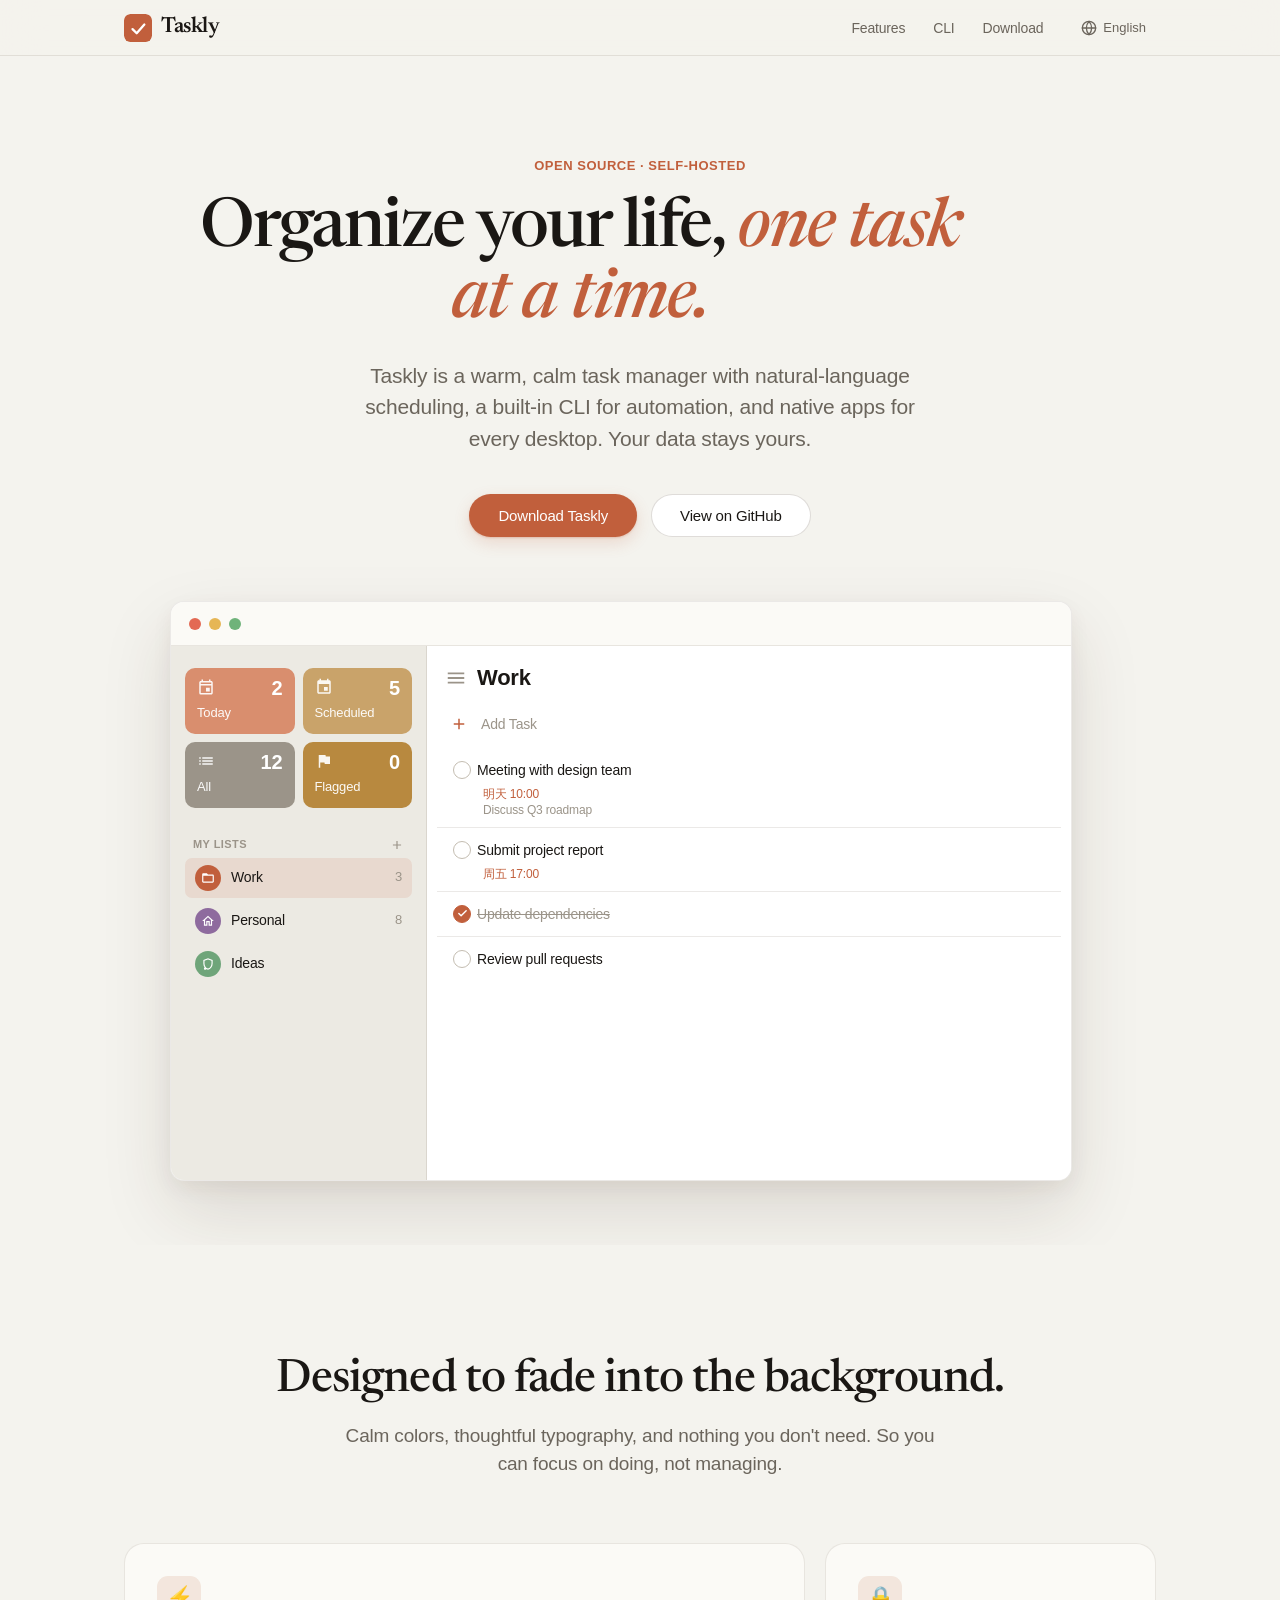
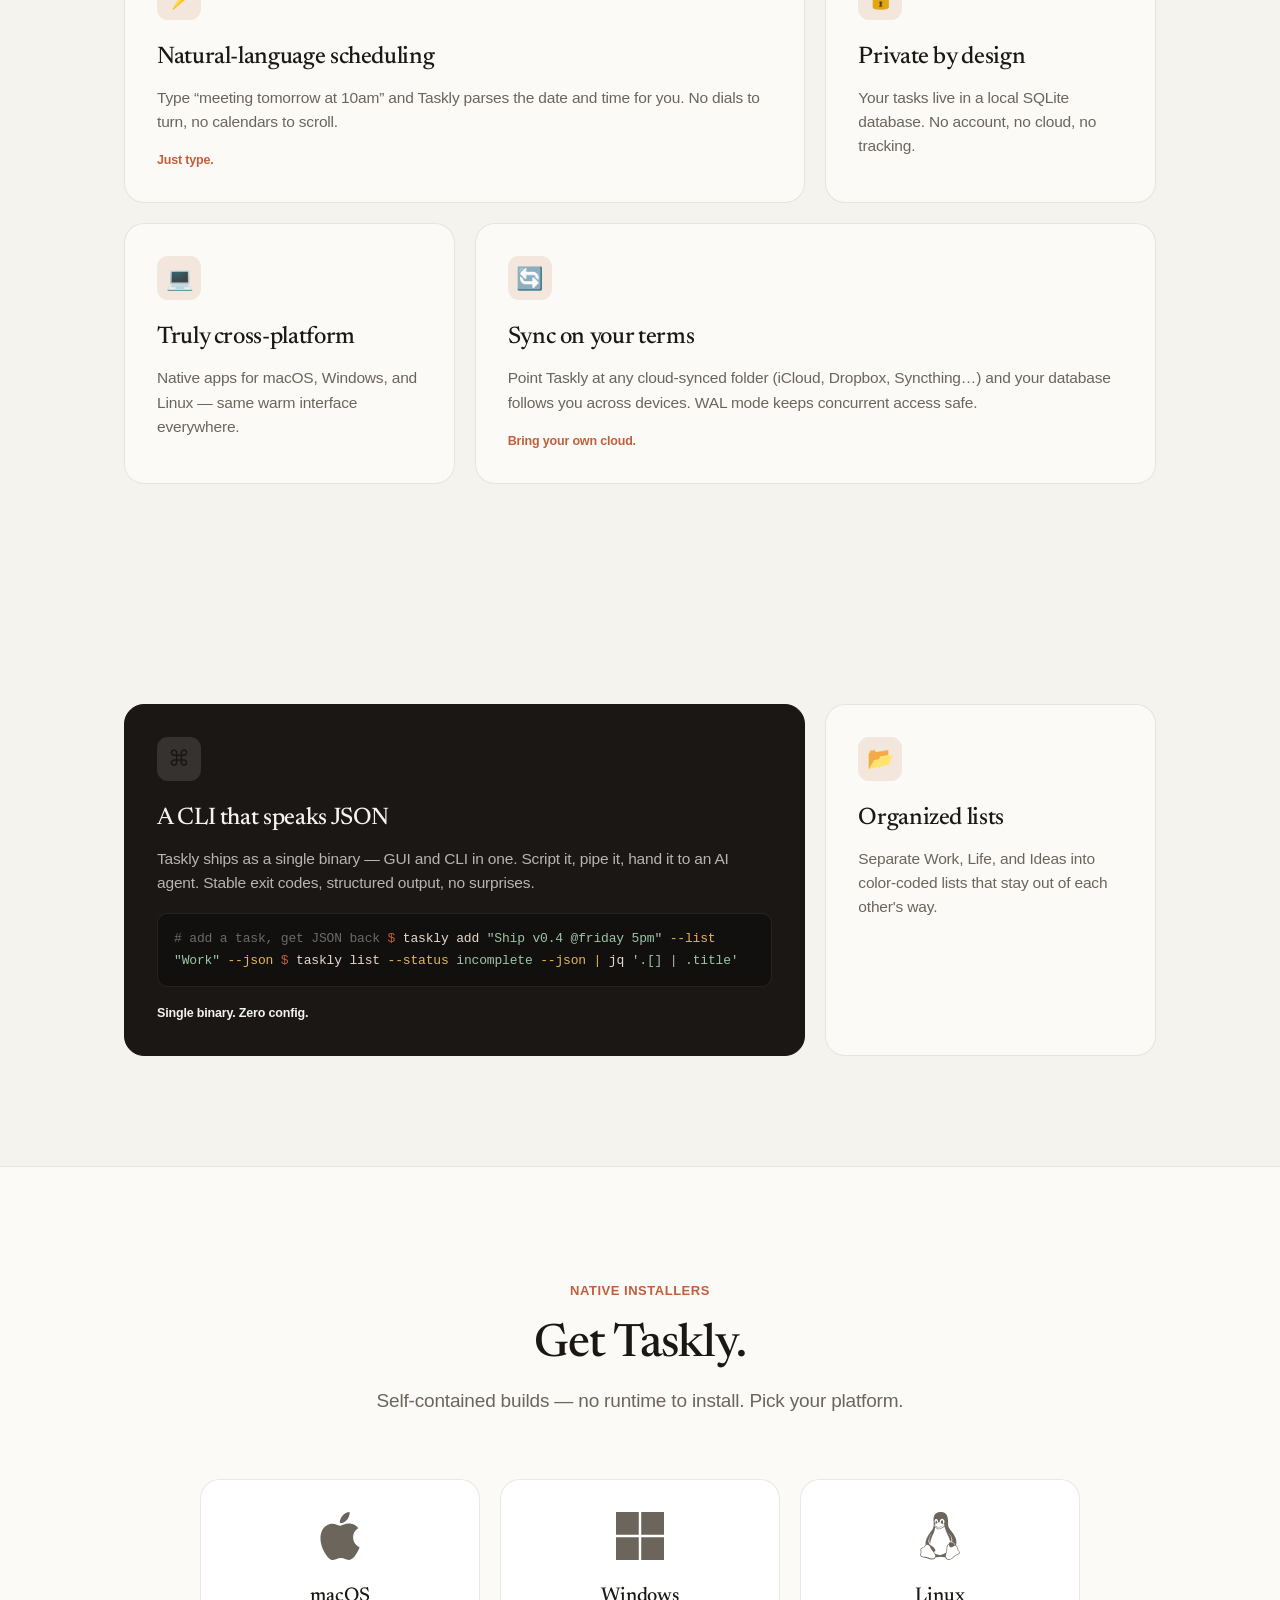
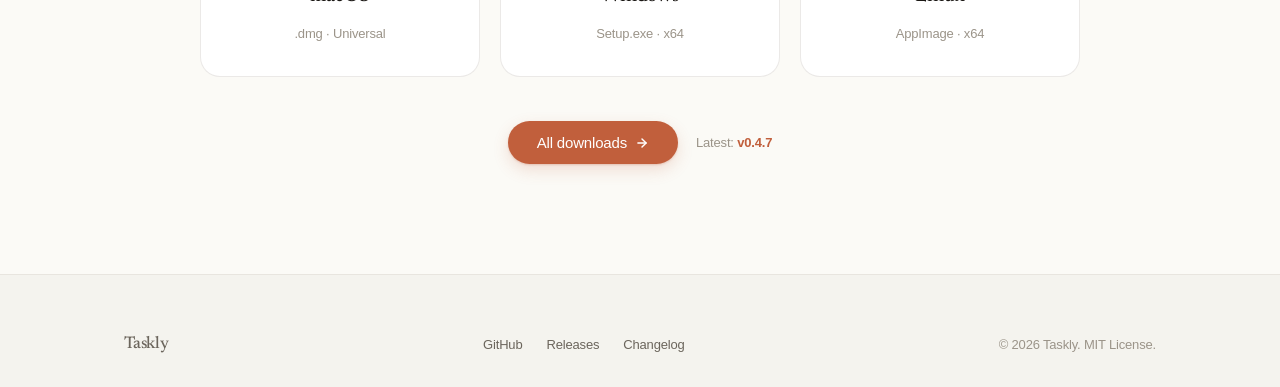
==== docs/index.html @ abfc9635 "Fix: unify Windows installer naming convention Velopack outputs 'Taskly-win-Setup.exe' (no version, " ====
<!DOCTYPE html>
<html lang="en">

<head>
    <meta charset="UTF-8">
    <meta name="viewport" content="width=device-width, initial-scale=1.0">
    <title>Taskly — Organize your life</title>
    <meta name="description" content="Taskly is a calm, warm task manager with natural-language scheduling, an AI-friendly CLI, and native apps for macOS, Windows, and Linux.">
    <link rel="stylesheet" href="styles.css?v=5">
    <link rel="icon" href="favicon.ico" type="image/x-icon">
    <link rel="icon" href="taskly.svg" type="image/svg+xml" sizes="any">
    <link rel="preconnect" href="https://fonts.googleapis.com">
    <link rel="preconnect" href="https://fonts.gstatic.com" crossorigin>
    <link href="https://fonts.googleapis.com/css2?family=Newsreader:ital,opsz,wght@0,6..72,400;0,6..72,500;1,6..72,500&display=swap" rel="stylesheet">
</head>

<body>

    <!-- Nav -->
    <nav class="nav-container">
        <div class="nav-wrapper">
            <div class="nav-brand">
                <svg class="nav-logo" width="28" height="28" viewBox="0 0 512 512" fill="none">
                    <rect width="512" height="512" rx="115" fill="#C15F3C"/>
                    <polyline points="156,276 232,352 372,192" fill="none" stroke="#FFFFFF" stroke-width="42" stroke-linecap="round" stroke-linejoin="round"/>
                </svg>
                Taskly
            </div>
            <ul class="nav-menu">
                <li><a href="#features" data-en="Features" data-zh="功能">Features</a></li>
                <li><a href="#cli" data-en="CLI" data-zh="命令行">CLI</a></li>
                <li><a href="#download" data-en="Download" data-zh="下载">Download</a></li>

                <!-- Language Dropdown -->
                <li class="lang-dropdown-wrapper">
                    <button class="lang-btn">
                        <svg class="globe-icon" width="16" height="16" viewBox="0 0 24 24" fill="none"
                            stroke="currentColor" stroke-width="2" stroke-linecap="round" stroke-linejoin="round">
                            <circle cx="12" cy="12" r="10"></circle>
                            <line x1="2" y1="12" x2="22" y2="12"></line>
                            <path
                                d="M12 2a15.3 15.3 0 0 1 4 10 15.3 15.3 0 0 1-4 10 15.3 15.3 0 0 1-4-10 15.3 15.3 0 0 1 4-10z">
                            </path>
                        </svg>
                        <span id="current-lang-label" data-en="English" data-zh="简体中文">English</span>
                    </button>
                    <ul class="lang-menu">
                        <li onclick="setLanguage('en')">English</li>
                        <li onclick="setLanguage('zh')">简体中文</li>
                    </ul>
                </li>
            </ul>
        </div>
    </nav>

    <!-- Hero -->
    <section class="hero" id="overview">
        <div class="container">
            <span class="eyebrow animate-on-scroll" data-en="Open source · Self-hosted" data-zh="开源 · 自托管">Open source · Self-hosted</span>
            <h1 class="animate-on-scroll">
                <span data-en="Organize your life," data-zh="规划你的生活，">Organize your life,</span>
                <span class="accent" data-en="one task at a time." data-zh="一次一件。">one task at a time.</span>
            </h1>
            <p class="lead animate-on-scroll"
                data-en="Taskly is a warm, calm task manager with natural-language scheduling, a built-in CLI for automation, and native apps for every desktop. Your data stays yours."
                data-zh="Taskly 是一款温暖、宁静的任务管理器：支持自然语言排程、内置命令行工具便于自动化，并为每个桌面平台提供原生应用。数据始终归你所有。">
                Taskly is a warm, calm task manager with natural-language scheduling, a built-in CLI for automation, and native apps for every desktop. Your data stays yours.
            </p>

            <div class="hero-buttons animate-on-scroll">
                <a href="#download" class="btn btn-primary" data-en="Download Taskly" data-zh="下载 Taskly">Download Taskly</a>
                <a href="https://github.com/turinglambdaai/taskly" class="btn btn-secondary" data-en="View on GitHub" data-zh="在 GitHub 查看">View on GitHub</a>
            </div>

            <!-- App window mockup -->
            <div class="app-window animate-on-scroll">
                <div class="window-header">
                    <div class="window-controls">
                        <div class="traffic-light close"></div>
                        <div class="traffic-light minimize"></div>
                        <div class="traffic-light maximize"></div>
                    </div>
                </div>
                <div class="window-body">
                    <div class="window-sidebar">
                        <!-- Smart Lists Grid -->
                        <div class="smart-lists-grid">
                            <div class="smart-list-card today">
                                <div class="smart-card-content">
                                    <div class="smart-icon"><svg viewBox="0 0 24 24" width="18" height="18"
                                            fill="currentColor">
                                            <path
                                                d="M19 4h-1V2h-2v2H8V2H6v2H5c-1.11 0-1.99.9-1.99 2L3 20a2 2 0 0 0 2 2h14c1.1 0 2-.9 2-2V6c0-1.1-.9-2-2-2zm0 16H5V10h14v10zm0-12H5V6h14v2zm-7 5h5v5h-5v-5z" />
                                        </svg></div>
                                    <div class="smart-count">2</div>
                                    <div class="smart-label" data-en="Today" data-zh="今天">Today</div>
                                </div>
                            </div>
                            <div class="smart-list-card scheduled">
                                <div class="smart-card-content">
                                    <div class="smart-icon"><svg viewBox="0 0 24 24" width="18" height="18"
                                            fill="currentColor">
                                            <path
                                                d="M17 12h-5v5h5v-5zM16 1v2H8V1H6v2H5c-1.11 0-1.99.9-1.99 2L3 19c0 1.1.89 2 2 2h14c1.1 0 2-.9 2-2V5c0-1.1-.9-2-2-2h-1V1h-2zm3 18H5V8h14v11z" />
                                        </svg></div>
                                    <div class="smart-count">5</div>
                                    <div class="smart-label" data-en="Scheduled" data-zh="计划">Scheduled</div>
                                </div>
                            </div>
                            <div class="smart-list-card all">
                                <div class="smart-card-content">
                                    <div class="smart-icon"><svg viewBox="0 0 24 24" width="18" height="18"
                                            fill="currentColor">
                                            <path
                                                d="M3 13h2v-2H3v2zm0 4h2v-2H3v2zm0-8h2V7H3v2zm4 4h14v-2H7v2zm0 4h14v-2H7v2zM7 7v2h14V7H7z" />
                                        </svg></div>
                                    <div class="smart-count">12</div>
                                    <div class="smart-label" data-en="All" data-zh="全部">All</div>
                                </div>
                            </div>
                            <div class="smart-list-card flagged">
                                <div class="smart-card-content">
                                    <div class="smart-icon"><svg viewBox="0 0 24 24" width="18" height="18"
                                            fill="currentColor">
                                            <path d="M14.4 6L14 4H5v17h2v-7h5.6l.4 2h7V6z" />
                                        </svg></div>
                                    <div class="smart-count">0</div>
                                    <div class="smart-label" data-en="Flagged" data-zh="旗标">Flagged</div>
                                </div>
                            </div>
                        </div>

                        <div class="sidebar-section-header">
                            <div class="sidebar-section-title" data-en="My Lists" data-zh="我的列表">My Lists</div>
                            <div class="sidebar-add-btn">
                                <svg viewBox="0 0 24 24" width="14" height="14" fill="currentColor">
                                    <path d="M19 13h-6v6h-2v-6H5v-2h6V5h2v6h6v2z" />
                                </svg>
                            </div>
                        </div>
                        <div class="sidebar-item active">
                            <div class="list-icon icon-blue">
                                <svg viewBox="0 0 24 24" width="14" height="14" fill="currentColor">
                                    <path
                                        d="M20 6h-8l-2-2H4c-1.1 0-1.99.9-1.99 2L2 18c0 1.1.9 2 2 2h16c1.1 0 2-.9 2-2V8c0-1.1-.9-2-2-2zm0 12H4V8h16v10z" />
                                </svg>
                            </div>
                            <span data-en="Work" data-zh="工作">Work</span>
                            <span class="list-count">3</span>
                        </div>
                        <div class="sidebar-item">
                            <div class="list-icon icon-purple">
                                <svg viewBox="0 0 24 24" width="14" height="14" fill="currentColor">
                                    <path
                                        d="M12 3L2 12h3v8h6v-6h2v6h6v-8h3L12 3zm5 15h-2v-6H9v6H7v-7.81l5-4.5 5 4.5V18z" />
                                </svg>
                            </div>
                            <span data-en="Personal" data-zh="个人">Personal</span>
                            <span class="list-count">8</span>
                        </div>
                        <div class="sidebar-item">
                            <div class="list-icon icon-green">
                                <svg viewBox="0 0 24 24" width="14" height="14" fill="currentColor">
                                    <path
                                        d="M7 18c-1.1 0-1.99.9-1.99 2S5.9 22 7 22s2-.9 2-2-.9-2-2-2zM12 2L4 5v6.09c0 5.05 3.41 9.76 8 10.91 4.59-1.15 8-5.86 8-10.91V5l-8-3zm6 9.09c0 4-2.55 7.7-6 8.83-3.45-1.13-6-4.82-6-8.83v-4.7l6-2.25 6 2.25v4.7z" />
                                </svg>
                            </div>
                            <span data-en="Ideas" data-zh="创意">Ideas</span>
                            <span class="list-count"></span>
                        </div>
                    </div>

                    <div class="window-content">
                        <!-- List Header -->
                        <div class="list-header">
                            <div class="header-left">
                                <div class="sidebar-toggle-icon">
                                    <svg viewBox="0 0 24 24" width="22" height="22" fill="#9B9489">
                                        <path d="M3 18h18v-2H3v2zm0-5h18v-2H3v2zm0-7v2h18V6H3z" />
                                    </svg>
                                </div>
                                <h2 class="list-title" data-en="Work" data-zh="工作">Work</h2>
                            </div>
                        </div>

                        <!-- Quick Add Input -->
                        <div class="quick-add-input">
                            <div class="add-icon">
                                <svg viewBox="0 0 24 24" width="18" height="18" fill="currentColor">
                                    <path d="M19 13h-6v6h-2v-6H5v-2h6V5h2v6h6v2z" />
                                </svg>
                            </div>
                            <div class="input-placeholder" data-en="Add Task" data-zh="添加任务">Add Task</div>
                        </div>

                        <!-- Mock Tasks (structure mirrors TaskItemRow.axaml) -->
                        <div class="tasks-container">
                            <!-- Task 1: with date + notes -->
                            <div class="mock-task">
                                <div class="mock-row">
                                    <div class="mock-checkbox"></div>
                                    <span class="task-title" data-en="Meeting with design team"
                                        data-zh="与设计团队开会">Meeting with design team</span>
                                    <span class="task-detail-btn">ⓘ</span>
                                </div>
                                <div class="mock-meta">
                                    <span class="task-date" data-en="明天 10:00" data-zh="明天 10:00">Tomorrow 10:00</span>
                                    <span class="task-notes" data-en="Discuss Q3 roadmap" data-zh="讨论 Q3 路线图">Discuss Q3 roadmap</span>
                                </div>
                            </div>

                            <!-- Task 2: with date only -->
                            <div class="mock-task">
                                <div class="mock-row">
                                    <div class="mock-checkbox"></div>
                                    <span class="task-title" data-en="Submit project report" data-zh="提交项目报告">Submit project report</span>
                                    <span class="task-detail-btn">ⓘ</span>
                                </div>
                                <div class="mock-meta">
                                    <span class="task-date" data-en="周五 17:00" data-zh="周五 17:00">Fri 5:00 PM</span>
                                </div>
                            </div>

                            <!-- Task 3: completed -->
                            <div class="mock-task completed">
                                <div class="mock-row">
                                    <div class="mock-checkbox checked">
                                        <svg viewBox="0 0 24 24" width="11" height="11" fill="none" stroke="white"
                                            stroke-width="3" stroke-linecap="round" stroke-linejoin="round">
                                            <polyline points="20 6 9 17 4 12"></polyline>
                                        </svg>
                                    </div>
                                    <span class="task-title" data-en="Update dependencies" data-zh="更新依赖">Update dependencies</span>
                                    <span class="task-detail-btn">ⓘ</span>
                                </div>
                            </div>

                            <!-- Task 4: plain, no metadata -->
                            <div class="mock-task">
                                <div class="mock-row">
                                    <div class="mock-checkbox"></div>
                                    <span class="task-title" data-en="Review pull requests" data-zh="审阅 Pull Request">Review pull requests</span>
                                    <span class="task-detail-btn">ⓘ</span>
                                </div>
                            </div>
                        </div>
                    </div>
                </div>
            </div>
        </div>
    </section>

    <!-- Features (Bento Grid) -->
    <section id="features">
        <div class="container">
            <h2 class="section-title text-center animate-on-scroll" data-en="Designed to fade into the background." data-zh="设计，是为了退到幕后。">
                Designed to fade into the background.</h2>
            <p class="section-subtitle text-center animate-on-scroll" data-en="Calm colors, thoughtful typography, and nothing you don't need. So you can focus on doing, not managing."
                data-zh="宁静的色彩、考究的排版，没有多余的东西。让你专注于执行，而非管理。">
                Calm colors, thoughtful typography, and nothing you don't need. So you can focus on doing, not managing.
            </p>

            <div class="bento-grid">
                <!-- Card 1: Smart Parsing (Large) -->
                <div class="bento-card span-2 animate-on-scroll">
                    <div class="card-icon">⚡️</div>
                    <h3 data-en="Natural-language scheduling" data-zh="自然语言排程">Natural-language scheduling</h3>
                    <p data-en="Type “meeting tomorrow at 10am” and Taskly parses the date and time for you. No dials to turn, no calendars to scroll."
                        data-zh="输入“明天上午10点开会”，Taskly 自动解析日期和时间。无需拨盘，无需翻日历。">
                        Type "meeting tomorrow at 10am" and Taskly parses the date and time for you. No dials to turn, no calendars to scroll.
                    </p>
                    <span class="card-tag" data-en="Just type." data-zh="输入即可。">Just type.</span>
                </div>

                <!-- Card 2: Privacy -->
                <div class="bento-card animate-on-scroll">
                    <div class="card-icon">🔒</div>
                    <h3 data-en="Private by design" data-zh="隐私优先">Private by design</h3>
                    <p data-en="Your tasks live in a local SQLite database. No account, no cloud, no tracking."
                        data-zh="任务存储在本地 SQLite 数据库。无需账号，无云端，无追踪。">
                        Your tasks live in a local SQLite database. No account, no cloud, no tracking.
                    </p>
                </div>

                <!-- Card 3: Cross Platform -->
                <div class="bento-card animate-on-scroll">
                    <div class="card-icon">💻</div>
                    <h3 data-en="Truly cross-platform" data-zh="真正的跨平台">Truly cross-platform</h3>
                    <p data-en="Native apps for macOS, Windows, and Linux — same warm interface everywhere."
                        data-zh="macOS、Windows、Linux 原生应用，到处都是同样温暖的界面。">
                        Native apps for macOS, Windows, and Linux — same warm interface everywhere.
                    </p>
                </div>

                <!-- Card 4: Sync -->
                <div class="bento-card span-2 animate-on-scroll">
                    <div class="card-icon">🔄</div>
                    <h3 data-en="Sync on your terms" data-zh="按你的方式同步">Sync on your terms</h3>
                    <p data-en="Point Taskly at any cloud-synced folder (iCloud, Dropbox, Syncthing…) and your database follows you across devices. WAL mode keeps concurrent access safe."
                        data-zh="将 Taskly 指向任意云同步文件夹（iCloud、Dropbox、Syncthing…），数据库便会跟随你穿梭设备。WAL 模式确保并发访问安全。">
                        Point Taskly at any cloud-synced folder (iCloud, Dropbox, Syncthing…) and your database follows you across devices. WAL mode keeps concurrent access safe.
                    </p>
                    <span class="card-tag" data-en="Bring your own cloud." data-zh="自带你的云。">Bring your own cloud.</span>
                </div>
            </div>
        </div>
    </section>

    <!-- CLI Section -->
    <section id="cli">
        <div class="container">
            <div class="bento-grid">
                <!-- CLI feature card (dark, emphasized) -->
                <div class="bento-card span-2 cli-card animate-on-scroll">
                    <div class="card-icon">⌘</div>
                    <h3 data-en="A CLI that speaks JSON" data-zh="会输出 JSON 的命令行">A CLI that speaks JSON</h3>
                    <p data-en="Taskly ships as a single binary — GUI and CLI in one. Script it, pipe it, hand it to an AI agent. Stable exit codes, structured output, no surprises."
                        data-zh="Taskly 以单一二进制发布——GUI 与 CLI 合为一体。脚本化、管道传递、交给 AI 代理。稳定的退出码、结构化输出，毫无意外。">
                        Taskly ships as a single binary — GUI and CLI in one. Script it, pipe it, hand it to an AI agent. Stable exit codes, structured output, no surprises.
                    </p>
                    <div class="code-block"><span class="comment"># add a task, get JSON back</span>
<span class="prompt">$</span> taskly add <span class="str">"Ship v0.4 @friday 5pm"</span> <span class="flag">--list</span> <span class="str">"Work"</span> <span class="flag">--json</span>
<span class="prompt">$</span> taskly list <span class="flag">--status</span> <span class="str">incomplete</span> <span class="flag">--json</span> <span class="flag">|</span> jq <span class="str">'.[] | .title'</span></div>
                    <span class="card-tag" data-en="Single binary. Zero config." data-zh="单文件，零配置。">Single binary. Zero config.</span>
                </div>

                <!-- Card: Organized lists -->
                <div class="bento-card animate-on-scroll">
                    <div class="card-icon">📂</div>
                    <h3 data-en="Organized lists" data-zh="井井有条的列表">Organized lists</h3>
                    <p data-en="Separate Work, Life, and Ideas into color-coded lists that stay out of each other's way."
                        data-zh="将工作、生活与创意分入各自着色的列表，互不干扰。">
                        Separate Work, Life, and Ideas into color-coded lists that stay out of each other's way.
                    </p>
                </div>
            </div>
        </div>
    </section>

    <!-- Download Section -->
    <section id="download">
        <div class="container text-center">
            <span class="eyebrow animate-on-scroll" data-en="Native installers" data-zh="原生安装包">Native installers</span>
            <h2 class="section-title animate-on-scroll" data-en="Get Taskly." data-zh="获取 Taskly。">Get Taskly.</h2>
            <p class="section-subtitle animate-on-scroll" data-en="Self-contained builds — no runtime to install. Pick your platform."
                data-zh="自包含构建，无需额外安装运行时。选择你的平台。">
                Self-contained builds — no runtime to install. Pick your platform.
            </p>

            <div class="platforms-grid">
                <a class="platform-card animate-on-scroll" id="dl-macos" href="https://github.com/turinglambdaai/taskly/releases">
                    <div class="platform-icon">
                        <svg role="img" viewBox="0 0 24 24" width="48" height="48" fill="currentColor">
                            <path
                                d="M12.152 6.896c-.948 0-2.415-1.078-3.96-1.04-2.04.027-3.91 1.183-4.961 3.014-2.117 3.675-.546 9.103 1.519 12.09 1.013 1.454 2.208 3.09 3.792 3.039 1.52-.065 2.09-.987 3.935-.987 1.831 0 2.35.987 3.96.948 1.637-.026 2.676-1.48 3.676-2.948 1.156-1.688 1.636-3.325 1.662-3.415-.039-.013-3.182-1.221-3.22-4.857-.026-3.04 2.48-4.494 2.597-4.559-1.429-2.09-3.623-2.324-4.39-2.376-2-.156-3.675 1.09-4.61 1.09zM15.53 3.83c.843-1.012 1.4-2.427 1.245-3.83-1.207.052-2.662.805-3.532 1.818-.78.896-1.454 2.338-1.273 3.714 1.338.104 2.715-.688 3.559-1.701" />
                        </svg>
                    </div>
                    <span class="platform-name">macOS</span>
                    <span class="platform-format" data-en=".dmg · Universal" data-zh=".dmg · 通用版">.dmg · Universal</span>
                </a>
                <a class="platform-card animate-on-scroll" id="dl-windows" href="https://github.com/turinglambdaai/taskly/releases">
                    <div class="platform-icon">
                        <svg role="img" viewBox="0 0 24 24" width="48" height="48" fill="currentColor">
                            <path
                                d="M0 0h11.377v11.372H0zm12.623 0H24v11.372H12.623zM0 12.623h11.377V24H0zm12.623 0H24V24H12.623z" />
                        </svg>
                    </div>
                    <span class="platform-name">Windows</span>
                    <span class="platform-format" data-en="Setup.exe · x64" data-zh="Setup.exe · x64">Setup.exe · x64</span>
                </a>
                <a class="platform-card animate-on-scroll" id="dl-linux" href="https://github.com/turinglambdaai/taskly/releases">
                    <div class="platform-icon">
                        <svg role="img" viewBox="0 0 24 24" width="48" height="48" fill="currentColor">
                            <path
                                d="M12.504 0c-.155 0-.315.008-.48.021-4.226.333-3.105 4.807-3.17 6.298-.076 1.092-.3 1.953-1.05 3.02-.885 1.051-2.127 2.75-2.716 4.521-.278.832-.41 1.684-.287 2.489a.424.424 0 00-.11.135c-.26.268-.45.6-.663.839-.199.199-.485.267-.797.4-.313.136-.658.269-.864.68-.09.189-.136.394-.132.602 0 .199.027.4.055.536.058.399.116.728.04.97-.249.68-.28 1.145-.106 1.484.174.334.535.47.94.601.81.2 1.91.135 2.774.6.926.466 1.866.67 2.616.47.526-.116.97-.464 1.208-.946.587-.003 1.23-.269 2.26-.334.699-.058 1.574.267 2.577.2.025.134.063.198.114.333l.003.003c.391.778 1.113 1.132 1.884 1.071.771-.06 1.592-.536 2.257-1.306.631-.765 1.683-1.084 2.378-1.503.348-.199.629-.469.649-.853.023-.4-.2-.811-.714-1.376v-.097l-.003-.003c-.17-.2-.25-.535-.338-.926-.085-.401-.182-.786-.492-1.046h-.003c-.059-.054-.123-.067-.188-.135a.357.357 0 00-.19-.064c.431-1.278.264-2.55-.173-3.694-.533-1.41-1.465-2.638-2.175-3.483-.796-1.005-1.576-1.957-1.56-3.368.026-2.152.236-6.133-3.544-6.139zm.529 3.405h.013c.213 0 .396.062.584.198.19.135.33.332.438.533.105.259.158.459.166.724 0-.02.006-.04.006-.06v.105a.086.086 0 01-.004-.021l-.004-.024a1.807 1.807 0 01-.15.706.953.953 0 01-.213.335.71.71 0 00-.088-.042c-.104-.045-.198-.064-.284-.133a1.312 1.312 0 00-.22-.066c.05-.06.146-.133.183-.198.053-.128.082-.264.088-.402v-.02a1.21 1.21 0 00-.061-.4c-.045-.134-.101-.2-.183-.333-.084-.066-.167-.132-.267-.132h-.016c-.093 0-.176.03-.262.132a.8.8 0 00-.205.334 1.18 1.18 0 00-.09.4v.019c.002.089.008.179.02.267-.193-.067-.438-.135-.607-.202a1.635 1.635 0 01-.018-.2v-.02a1.772 1.772 0 01.15-.768c.082-.22.232-.406.43-.533a.985.985 0 01.594-.2zm-2.962.059h.036c.142 0 .27.048.399.135.146.129.264.288.344.465.09.199.14.4.153.667v.004c.007.134.006.2-.002.266v.08c-.03.007-.056.018-.083.024-.152.055-.274.135-.393.2.012-.09.013-.18.003-.267v-.015c-.012-.133-.04-.2-.082-.333a.613.613 0 00-.166-.267.248.248 0 00-.183-.064h-.021c-.071.006-.13.04-.186.132a.552.552 0 00-.12.27.944.944 0 00-.023.33v.015c.012.135.037.2.08.334.046.134.098.2.166.268.01.009.02.018.034.024-.07.057-.117.07-.176.136a.304.304 0 01-.131.068 2.62 2.62 0 01-.275-.402 1.772 1.772 0 01-.155-.667 1.759 1.759 0 01.08-.668 1.43 1.43 0 01.283-.535c.128-.133.26-.2.418-.2zm1.37 1.706c.332 0 .733.065 1.216.399.293.2.523.269 1.052.468h.003c.255.136.405.266.478.399v-.131a.571.571 0 01.016.47c-.123.31-.516.643-1.063.842v.002c-.268.135-.501.333-.775.465-.276.135-.588.292-1.012.267a1.139 1.139 0 01-.448-.067 3.566 3.566 0 01-.322-.198c-.195-.135-.363-.332-.612-.465v-.005h-.005c-.4-.246-.616-.512-.686-.71-.07-.268-.005-.47.193-.6.224-.135.38-.271.483-.336.104-.074.143-.102.176-.131h.002v-.003c.169-.202.436-.47.839-.601.139-.036.294-.065.466-.065zm2.8 2.142c.358 1.417 1.196 3.475 1.735 4.473.286.534.855 1.659 1.102 3.024.156-.005.33.018.513.064.646-1.671-.546-3.467-1.089-3.966-.22-.2-.232-.335-.123-.335.59.534 1.365 1.572 1.646 2.757.13.535.16 1.104.021 1.67.067.028.135.06.205.067 1.032.534 1.413.938 1.23 1.537v-.043c-.06-.003-.12 0-.18 0h-.016c.151-.467-.182-.825-1.065-1.224-.915-.4-1.646-.336-1.77.465-.008.043-.013.066-.018.135-.068.023-.139.053-.209.064-.43.268-.662.669-.793 1.187-.13.533-.17 1.156-.205 1.869v.003c-.02.334-.17.838-.319 1.35-1.5 1.072-3.58 1.538-5.348.334a2.645 2.645 0 00-.402-.533 1.45 1.45 0 00-.275-.333c.182 0 .338-.03.465-.067a.615.615 0 00.314-.334c.108-.267 0-.697-.345-1.163-.345-.467-.931-.995-1.788-1.521-.63-.4-.986-.87-1.15-1.396-.165-.534-.143-1.085-.015-1.645.245-1.07.873-2.11 1.274-2.763.107-.065.037.135-.408.974-.396.751-1.14 2.497-.122 3.854a8.123 8.123 0 01.647-2.876c.564-1.278 1.743-3.504 1.836-5.268.048.036.217.135.289.202.218.133.38.333.59.465.21.201.477.335.876.335.039.003.075.006.11.006.412 0 .73-.134.997-.268.29-.134.52-.334.74-.4h.005c.467-.135.835-.402 1.044-.7zm2.185 8.958c.037.6.343 1.245.882 1.377.588.134 1.434-.333 1.791-.765l.211-.01c.315-.007.577.01.847.268l.003.003c.208.199.305.53.391.876.085.4.154.78.409 1.066.486.527.645.906.636 1.14l.003-.007v.018l-.003-.012c-.015.262-.185.396-.498.595-.63.401-1.746.712-2.457 1.57-.618.737-1.37 1.14-2.036 1.191-.664.053-1.237-.2-1.574-.898l-.005-.003c-.21-.4-.12-1.025.056-1.69.176-.668.428-1.344.463-1.897.037-.714.076-1.335.195-1.814.12-.465.308-.797.641-.984l.045-.022zm-10.814.049h.01c.053 0 .105.005.157.014.376.055.706.333 1.023.752l.91 1.664.003.003c.243.533.754 1.064 1.189 1.637.434.598.77 1.131.729 1.57v.006c-.057.744-.48 1.148-1.125 1.294-.645.135-1.52.002-2.395-.464-.968-.536-2.118-.469-2.857-.602-.369-.066-.61-.2-.723-.4-.11-.2-.113-.602.123-1.23v-.004l.002-.003c.117-.334.03-.752-.027-1.118-.055-.401-.083-.71.043-.94.16-.334.396-.4.69-.533.294-.135.64-.202.915-.47h.002v-.002c.256-.268.445-.601.668-.838.19-.201.38-.336.663-.336zm7.159-9.074c-.435.201-.945.535-1.488.535-.542 0-.97-.267-1.28-.466-.154-.134-.28-.268-.373-.335-.164-.134-.144-.333-.074-.333.109.016.129.134.199.2.096.066.215.2.36.333.292.2.68.467 1.167.467.485 0 1.053-.267 1.398-.466.195-.135.445-.334.648-.467.156-.136.149-.267.279-.267.128.016.034.134-.147.332a8.097 8.097 0 01-.69.468zm-1.082-1.583V5.64c-.006-.02.013-.042.029-.05.074-.043.18-.027.26.004.063 0 .16.067.15.135-.006.049-.085.066-.135.066-.055 0-.092-.043-.141-.068-.052-.018-.146-.008-.163-.065zm-.551 0c-.02.058-.113.049-.166.066-.047.025-.086.068-.14.068-.05 0-.13-.02-.136-.068-.01-.066.088-.133.15-.133.08-.031.184-.047.259-.005.019.009.036.03.03.05v.02h.003z" />
                        </svg>
                    </div>
                    <span class="platform-name">Linux</span>
                    <span class="platform-format" data-en="AppImage · x64" data-zh="AppImage · x64">AppImage · x64</span>
                </a>
            </div>

            <div class="download-cta">
                <a href="https://github.com/turinglambdaai/taskly/releases" class="btn btn-primary">
                    <span data-en="All downloads" data-zh="全部下载">All downloads</span>
                    <svg width="14" height="14" viewBox="0 0 24 24" fill="none" stroke="currentColor" stroke-width="2.5" stroke-linecap="round" stroke-linejoin="round"><line x1="5" y1="12" x2="19" y2="12"></line><polyline points="12 5 19 12 12 19"></polyline></svg>
                </a>
                <span class="version-badge" data-en="Latest:" data-zh="最新版：">Latest: <span class="ver" id="ver-badge">v0.4.7</span></span>
            </div>
        </div>
    </section>

    <!-- Footer -->
    <footer>
        <div class="container">
            <div class="footer-content">
                <div class="footer-brand">Taskly</div>
                <div class="footer-links">
                    <a href="https://github.com/turinglambdaai/taskly">GitHub</a>
                    <a href="https://github.com/turinglambdaai/taskly/releases" data-en="Releases" data-zh="版本发布">Releases</a>
                    <a href="https://github.com/turinglambdaai/taskly/blob/main/CHANGELOG.md" data-en="Changelog" data-zh="更新日志">Changelog</a>
                </div>
                <div>&copy; 2026 Taskly. <span data-en="MIT License." data-zh="MIT 协议。">MIT License.</span></div>
            </div>
        </div>
    </footer>

    <script src="script.js?v=5"></script>
</body>

</html>
---- docs/styles.css ----
/*
 * Taskly — Anthropic-inspired warm design system
 * Palette echoes the app: Pampas cream background, Crail terracotta accent.
 */

:root {
    /* Warm palette (matches app RemindersColors.cs) */
    --bg: #F4F3EE;            /* Pampas — warm cream */
    --bg-card: #FBFAF6;       /* warm white card */
    --bg-elevated: #FFFFFF;   /* elevated surface / mockup window */
    --bg-sidebar: #ECEAE3;    /* warm sidebar */
    --text: #1A1714;          /* warm near-black */
    --text-2: #6B655C;        /* warm gray */
    --text-3: #9B9489;        /* lighter warm gray */
    --accent: #C15F3C;        /* Crail — terracotta */
    --accent-hover: #A84E2F;  /* darker terracotta */
    --accent-soft: #E8D9CF;   /* soft terracotta tint */
    --accent-tint: #F3E6DD;   /* faint terracotta wash */
    --border: rgba(60, 40, 20, 0.10);
    --border-strong: rgba(60, 40, 20, 0.16);

    /* Typography */
    --font-serif: "Newsreader", "Iowan Old Style", "Apple Garamond", Georgia, "Times New Roman", serif;
    --font-sans: -apple-system, BlinkMacSystemFont, "SF Pro Text", "Segoe UI", Roboto, Helvetica, Arial, sans-serif;

    /* Layout */
    --wrapper-width: 1080px;
    --radius-l: 20px;
    --radius-m: 14px;
    --radius-s: 10px;

    /* Shadows (warm-tinted, soft) */
    --shadow-card: 0 1px 2px rgba(60, 40, 20, 0.04), 0 8px 24px rgba(60, 40, 20, 0.05);
    --shadow-hover: 0 2px 4px rgba(60, 40, 20, 0.05), 0 14px 40px rgba(60, 40, 20, 0.09);
    --shadow-window: 0 30px 70px rgba(60, 40, 20, 0.13), 0 8px 20px rgba(60, 40, 20, 0.06);

    --ease: cubic-bezier(0.2, 0.8, 0.2, 1);
}

/* Reset & Base */
* {
    box-sizing: border-box;
    margin: 0;
    padding: 0;
}

html {
    scroll-behavior: smooth;
}

body {
    font-family: var(--font-sans);
    background-color: var(--bg);
    color: var(--text);
    line-height: 1.6;
    letter-spacing: -0.011em;
    -webkit-font-smoothing: antialiased;
    -moz-osx-font-smoothing: grayscale;
}

a {
    text-decoration: none;
    color: var(--accent);
    transition: color 0.2s var(--ease);
}

ul {
    list-style: none;
}

::selection {
    background: var(--accent-soft);
    color: var(--text);
}

/* Navigation */
.nav-container {
    position: sticky;
    top: 0;
    width: 100%;
    height: 56px;
    background: rgba(244, 243, 238, 0.78);
    backdrop-filter: saturate(180%) blur(20px);
    -webkit-backdrop-filter: saturate(180%) blur(20px);
    border-bottom: 1px solid var(--border);
    z-index: 9999;
}

.nav-wrapper {
    max-width: var(--wrapper-width);
    margin: 0 auto;
    height: 100%;
    display: flex;
    justify-content: space-between;
    align-items: center;
    padding: 0 24px;
}

.nav-brand {
    display: flex;
    align-items: center;
    gap: 9px;
    font-family: var(--font-serif);
    font-weight: 600;
    font-size: 22px;
    color: var(--text);
    letter-spacing: -0.02em;
}

.nav-logo {
    flex-shrink: 0;
    border-radius: 6px;
}

.nav-menu {
    display: flex;
    gap: 28px;
    align-items: center;
}

.nav-menu a {
    font-size: 14px;
    color: var(--text-2);
    font-weight: 450;
    transition: color 0.2s;
}

.nav-menu a:hover {
    color: var(--accent);
}

/* Typography utilities */
.text-center {
    text-align: center;
}

.eyebrow {
    display: inline-block;
    font-size: 13px;
    font-weight: 550;
    letter-spacing: 0.04em;
    text-transform: uppercase;
    color: var(--accent);
    margin-bottom: 18px;
}

.section-title {
    font-family: var(--font-serif);
    font-size: 46px;
    line-height: 1.1;
    font-weight: 500;
    letter-spacing: -0.02em;
    margin-bottom: 16px;
    color: var(--text);
}

.section-subtitle {
    font-size: 19px;
    line-height: 1.5;
    font-weight: 400;
    color: var(--text-2);
    max-width: 620px;
    margin: 0 auto 64px;
}

/* Sections */
section {
    padding: 110px 0;
    overflow: hidden;
    position: relative;
}

.container {
    max-width: var(--wrapper-width);
    margin: 0 auto;
    padding: 0 24px;
}

/* Hero */
.hero {
    text-align: center;
    padding: 96px 0 64px;
    display: flex;
    flex-direction: column;
    align-items: center;
}

.hero h1 {
    font-family: var(--font-serif);
    font-size: 68px;
    line-height: 1.05;
    font-weight: 500;
    letter-spacing: -0.028em;
    margin-bottom: 22px;
    max-width: 820px;
}

.hero h1 .accent {
    color: var(--accent);
    font-style: italic;
}

.hero p.lead {
    font-size: 21px;
    line-height: 1.5;
    font-weight: 400;
    color: var(--text-2);
    max-width: 600px;
    margin: 0 auto 40px;
}

.hero-buttons {
    display: flex;
    gap: 14px;
    justify-content: center;
    margin-bottom: 64px;
    flex-wrap: wrap;
}

.btn {
    display: inline-flex;
    align-items: center;
    justify-content: center;
    gap: 8px;
    border-radius: 999px;
    padding: 13px 28px;
    font-size: 15px;
    line-height: 1;
    font-weight: 500;
    transition: all 0.25s var(--ease);
    cursor: pointer;
    border: 1px solid transparent;
}

.btn-primary {
    background-color: var(--accent);
    color: #fff;
    box-shadow: 0 1px 2px rgba(193, 95, 60, 0.25), 0 6px 16px rgba(193, 95, 60, 0.18);
}

.btn-primary:hover {
    background-color: var(--accent-hover);
    transform: translateY(-1px);
    box-shadow: 0 2px 4px rgba(193, 95, 60, 0.3), 0 10px 24px rgba(193, 95, 60, 0.22);
}

.btn-secondary {
    background-color: var(--bg-elevated);
    color: var(--text);
    border-color: var(--border-strong);
}

.btn-secondary:hover {
    border-color: var(--accent);
    color: var(--accent);
    transform: translateY(-1px);
}

.btn-link {
    color: var(--accent);
    background: transparent;
    padding: 13px 8px;
}

.btn-link:hover {
    color: var(--accent-hover);
}

/* App window mockup */
.app-window {
    width: 940px;
    max-width: 96%;
    height: 580px;
    background: var(--bg-elevated);
    border-radius: 14px;
    box-shadow: var(--shadow-window);
    display: flex;
    flex-direction: column;
    overflow: hidden;
    margin-top: 16px;
    border: 1px solid var(--border);
    position: relative;
    text-align: left;
}

.window-header {
    height: 44px;
    background: var(--bg-card);
    border-bottom: 1px solid var(--border);
    display: flex;
    align-items: center;
    padding: 0 18px;
}

.window-controls {
    display: flex;
    gap: 8px;
}

.traffic-light {
    width: 12px;
    height: 12px;
    border-radius: 50%;
}

.traffic-light.close { background-color: #E36953; }
.traffic-light.minimize { background-color: #E6B655; }
.traffic-light.maximize { background-color: #6FB37A; }

.window-body {
    display: flex;
    flex: 1;
    overflow: hidden;
}

/* Sidebar */
.window-sidebar {
    width: 256px;
    background: var(--bg-sidebar);
    border-right: 1px solid var(--border);
    padding: 14px;
    display: flex;
    flex-direction: column;
    gap: 2px;
    overflow-y: auto;
}

/* Smart lists grid (warm, low-saturation tiles) */
.smart-lists-grid {
    display: grid;
    grid-template-columns: 1fr 1fr;
    gap: 8px;
    margin-bottom: 20px;
    margin-top: 8px;
}

.smart-list-card {
    border-radius: 10px;
    padding: 10px 12px;
    height: 66px;
    position: relative;
    overflow: hidden;
}

.smart-card-content {
    height: 100%;
    position: relative;
}

/* Warm low-saturation tile backgrounds */
.smart-list-card.today { background: #D98E6E; }
.smart-list-card.scheduled { background: #C9A36A; }
.smart-list-card.all { background: #9B9489; }
.smart-list-card.flagged { background: #B8893F; }

.smart-icon {
    position: absolute;
    top: 0;
    left: 0;
    color: rgba(255, 255, 255, 0.92);
}

.smart-count {
    position: absolute;
    top: 0;
    right: 0;
    font-size: 20px;
    font-weight: 600;
    color: #fff;
    line-height: 1;
}

.smart-label {
    position: absolute;
    bottom: 0;
    left: 0;
    font-size: 13px;
    font-weight: 500;
    color: rgba(255, 255, 255, 0.95);
}

/* My Lists */
.sidebar-section-header {
    display: flex;
    justify-content: space-between;
    align-items: center;
    padding: 0 8px;
    margin-bottom: 2px;
    margin-top: 6px;
}

.sidebar-section-title {
    font-size: 11px;
    font-weight: 600;
    color: var(--text-3);
    text-transform: uppercase;
    letter-spacing: 0.04em;
}

.sidebar-add-btn {
    color: var(--text-3);
    cursor: pointer;
    display: flex;
    align-items: center;
}

.sidebar-add-btn:hover {
    color: var(--accent);
}

.sidebar-item {
    padding: 7px 10px;
    font-size: 14px;
    border-radius: 7px;
    color: var(--text);
    cursor: default;
    display: flex;
    align-items: center;
    gap: 10px;
    font-weight: 450;
    transition: background 0.2s;
    margin-bottom: 1px;
}

.sidebar-item:hover {
    background: rgba(60, 40, 20, 0.04);
}

.sidebar-item.active {
    background: var(--accent-soft);
}

.list-icon {
    width: 26px;
    height: 26px;
    border-radius: 50%;
    display: flex;
    align-items: center;
    justify-content: center;
    color: white;
    flex-shrink: 0;
}

.icon-blue { background: #C15F3C; }
.icon-purple { background: #8E6B9E; }
.icon-green { background: #6FA57A; }

.list-count {
    margin-left: auto;
    color: var(--text-3);
    font-size: 13px;
}

/* Main content */
.window-content {
    flex: 1;
    background: var(--bg-elevated);
    padding: 0;
    display: flex;
    flex-direction: column;
}

.list-header {
    padding: 14px 18px 6px;
    display: flex;
    justify-content: space-between;
    align-items: center;
}

.header-left {
    display: flex;
    gap: 8px;
    align-items: center;
}

.sidebar-toggle-icon {
    display: flex;
    align-items: center;
    color: var(--text-3);
    margin-right: 2px;
}

.list-title {
    font-size: 22px;
    font-weight: 600;
    color: var(--text);
    letter-spacing: -0.01em;
}

/* Quick add input (no dividing line — matches app) */
.quick-add-input {
    margin: 2px 10px;
    padding: 10px 12px;
    display: flex;
    align-items: center;
    gap: 12px;
    border-radius: 7px;
    transition: background 0.2s;
    cursor: text;
}

.quick-add-input:hover {
    background: rgba(60, 40, 20, 0.04);
}

.add-icon {
    width: 20px;
    height: 20px;
    display: flex;
    align-items: center;
    justify-content: center;
    color: var(--accent);
}

.input-placeholder {
    font-size: 14px;
    color: var(--text-3);
}

.tasks-container {
    padding: 0 10px;
    flex: 1;
    overflow-y: auto;
}

/* Task item — mirrors TaskItemRow.axaml structure
   App uses Grid ColumnDefinitions="24,*,28" Height="30".
   We use flexbox (not grid) for maximum rendering reliability. */
.mock-task {
    padding: 6px 16px;
    border-bottom: 1px solid var(--border);
}

.mock-task:last-child {
    border-bottom: none;
}

/* Main row: checkbox(24px area) + text(flex) + detail-btn(28px).
   align-items:center vertically centers all three — no offset possible. */
.mock-row {
    display: flex;
    align-items: center;
    height: 32px;
}

/* Thin checkbox — fixed 24px column width, vertically centered */
.mock-checkbox {
    width: 18px;
    height: 18px;
    margin-right: 6px;
    border-radius: 50%;
    border: 1.5px solid #C4BDB1;
    flex: 0 0 18px;
    cursor: pointer;
    display: flex;
    align-items: center;
    justify-content: center;
    transition: border-color 0.2s, background 0.2s;
}

.mock-checkbox:hover {
    border-color: var(--accent);
}

.mock-task.completed .mock-checkbox.checked {
    background: var(--accent);
    border-color: var(--accent);
}

/* Task text — fills remaining space, vertically centered by parent flex */
.task-title {
    flex: 1 1 auto;
    min-width: 0;
    font-size: 14px;
    line-height: 32px;
    color: var(--text);
    overflow: hidden;
    text-overflow: ellipsis;
    white-space: nowrap;
}

.mock-task.completed .task-title {
    text-decoration: line-through;
    text-decoration-color: var(--text-3);
    color: var(--text-3);
}

/* Borderless ⓘ detail button — fixed 28px, right-aligned, vertically centered */
.task-detail-btn {
    flex: 0 0 28px;
    width: 28px;
    height: 28px;
    display: flex;
    align-items: center;
    justify-content: center;
    font-size: 13px;
    color: var(--text-3);
    border-radius: 6px;
    cursor: pointer;
    opacity: 0;
    transition: opacity 0.2s, background 0.2s, color 0.2s;
}

.mock-task:hover .task-detail-btn {
    opacity: 1;
}

.task-detail-btn:hover {
    background: rgba(60, 40, 20, 0.06);
    color: var(--accent);
}

/* Meta row — aligned to text column (24px checkbox area + 6px margin = 30px).
   App uses Margin="24,2,0,0" on MetaPanel. */
.mock-meta {
    margin-left: 30px;
    margin-top: 1px;
    margin-bottom: 3px;
    display: flex;
    flex-direction: column;
    gap: 1px;
}

.task-date {
    font-size: 12px;
    color: var(--accent);
    line-height: 1.25;
}

.task-notes {
    font-size: 12px;
    color: var(--text-3);
    line-height: 1.25;
    overflow: hidden;
    text-overflow: ellipsis;
    white-space: nowrap;
}

/* Bento grid */
.bento-grid {
    display: grid;
    grid-template-columns: repeat(3, 1fr);
    gap: 20px;
}

.bento-card {
    background: var(--bg-card);
    border: 1px solid var(--border);
    border-radius: var(--radius-l);
    padding: 32px;
    display: flex;
    flex-direction: column;
    justify-content: flex-start;
    transition: transform 0.35s var(--ease), box-shadow 0.35s var(--ease), border-color 0.35s var(--ease);
    overflow: hidden;
    position: relative;
}

.bento-card:hover {
    transform: translateY(-3px);
    box-shadow: var(--shadow-hover);
    border-color: var(--accent-soft);
}

.span-2 {
    grid-column: span 2;
}

.bento-card h3 {
    font-family: var(--font-serif);
    font-size: 24px;
    margin-bottom: 10px;
    font-weight: 500;
    letter-spacing: -0.015em;
    color: var(--text);
}

.bento-card p {
    font-size: 15.5px;
    color: var(--text-2);
    line-height: 1.55;
}

.card-icon {
    width: 44px;
    height: 44px;
    border-radius: 11px;
    background: var(--accent-tint);
    display: flex;
    align-items: center;
    justify-content: center;
    font-size: 22px;
    margin-bottom: 18px;
}

.card-tag {
    display: inline-flex;
    align-items: center;
    gap: 5px;
    margin-top: 16px;
    font-size: 12.5px;
    font-weight: 550;
    color: var(--accent);
}

/* CLI feature card — slightly emphasized */
.bento-card.cli-card {
    background: var(--text);
    border-color: var(--text);
}

.bento-card.cli-card h3,
.bento-card.cli-card .card-tag {
    color: #F4F3EE;
}

.bento-card.cli-card p {
    color: rgba(244, 243, 238, 0.72);
}

.bento-card.cli-card .card-icon {
    background: rgba(244, 243, 238, 0.12);
}

.code-block {
    margin-top: 18px;
    background: rgba(0, 0, 0, 0.28);
    border: 1px solid rgba(255, 255, 255, 0.08);
    border-radius: var(--radius-s);
    padding: 14px 16px;
    font-family: "SF Mono", "JetBrains Mono", "Fira Code", Consolas, monospace;
    font-size: 13px;
    line-height: 1.7;
    color: #E8D9CF;
    overflow-x: auto;
}

.code-block .prompt { color: var(--accent); user-select: none; }
.code-block .flag { color: #E6B655; }
.code-block .str { color: #9DC4A8; }
.code-block .comment { color: rgba(244, 243, 238, 0.4); }

/* Download section */
#download {
    background: var(--bg-card);
    border-top: 1px solid var(--border);
    border-bottom: 1px solid var(--border);
}

.platforms-grid {
    display: grid;
    grid-template-columns: repeat(3, 1fr);
    gap: 20px;
    margin-top: 48px;
    max-width: 880px;
    margin-left: auto;
    margin-right: auto;
}

.platform-card {
    display: flex;
    flex-direction: column;
    align-items: center;
    text-align: center;
    gap: 12px;
    padding: 32px 24px;
    background: var(--bg-elevated);
    border: 1px solid var(--border);
    border-radius: var(--radius-l);
    transition: transform 0.3s var(--ease), box-shadow 0.3s var(--ease), border-color 0.3s var(--ease);
    cursor: pointer;
    text-decoration: none;
    color: var(--text);
}

.platform-card:hover {
    transform: translateY(-3px);
    box-shadow: var(--shadow-hover);
    border-color: var(--accent);
}

.platform-icon svg {
    width: 48px;
    height: 48px;
    fill: var(--text-2);
    transition: fill 0.3s var(--ease);
}

.platform-card:hover .platform-icon svg {
    fill: var(--accent);
}

.platform-name {
    font-family: var(--font-serif);
    font-size: 20px;
    font-weight: 500;
}

.platform-format {
    font-size: 13px;
    color: var(--text-3);
}

.download-cta {
    margin-top: 44px;
    display: flex;
    justify-content: center;
    align-items: center;
    gap: 18px;
    flex-wrap: wrap;
}

.version-badge {
    font-size: 13px;
    color: var(--text-3);
}

.version-badge .ver {
    color: var(--accent);
    font-weight: 550;
}

/* Footer */
footer {
    background: var(--bg);
    padding: 56px 0 28px;
    font-size: 13px;
    color: var(--text-3);
}

.footer-content {
    display: flex;
    justify-content: space-between;
    align-items: center;
    padding-bottom: 0;
    flex-wrap: wrap;
    gap: 16px;
}

.footer-brand {
    font-family: var(--font-serif);
    font-size: 17px;
    color: var(--text-2);
    font-weight: 500;
}

.footer-links {
    display: flex;
    gap: 24px;
}

.footer-links a {
    color: var(--text-2);
    font-weight: 450;
}

.footer-links a:hover {
    color: var(--accent);
}

/* Language dropdown */
.lang-dropdown-wrapper {
    position: relative;
    display: flex;
    align-items: center;
}

.lang-btn {
    display: flex;
    align-items: center;
    gap: 6px;
    background: transparent;
    border: none;
    font-size: 13px;
    color: var(--text-2);
    cursor: pointer;
    padding: 6px 10px;
    border-radius: 7px;
    transition: background 0.2s;
    font-weight: 500;
    font-family: var(--font-sans);
}

.lang-btn:hover {
    background: rgba(60, 40, 20, 0.05);
}

.globe-icon {
    width: 16px;
    height: 16px;
    color: var(--text-2);
    transition: color 0.2s;
}

.lang-btn:hover .globe-icon {
    color: var(--text);
}

.lang-menu {
    position: absolute;
    top: 100%;
    right: 0;
    margin-top: 8px;
    background: var(--bg-elevated);
    border-radius: 10px;
    box-shadow: var(--shadow-hover);
    padding: 6px;
    min-width: 130px;
    opacity: 0;
    visibility: hidden;
    transform: translateY(-8px);
    transition: all 0.2s var(--ease);
    z-index: 100;
    border: 1px solid var(--border);
}

.lang-dropdown-wrapper:hover .lang-menu,
.lang-dropdown-wrapper:focus-within .lang-menu {
    opacity: 1;
    visibility: visible;
    transform: translateY(0);
}

.lang-menu li {
    padding: 8px 12px;
    font-size: 13px;
    color: var(--text);
    border-radius: 7px;
    cursor: pointer;
    transition: background 0.15s;
    display: block;
}

.lang-menu li:hover {
    background: var(--bg);
    color: var(--accent);
}

/* Scroll animation defaults */
.animate-on-scroll {
    opacity: 0;
    transform: translateY(24px);
    transition: opacity 0.7s var(--ease), transform 0.7s var(--ease);
}

.animate-on-scroll.is-visible {
    opacity: 1;
    transform: translateY(0);
}

/* Responsive */
@media (max-width: 860px) {
    .bento-grid,
    .platforms-grid {
        grid-template-columns: 1fr;
    }

    .span-2 {
        grid-column: span 1;
    }

    .hero h1 {
        font-size: 44px;
    }

    .hero p.lead {
        font-size: 18px;
    }

    .section-title {
        font-size: 34px;
    }

    .nav-menu {
        gap: 18px;
    }

    .nav-menu a:not(.lang-dropdown-wrapper *) {
        display: none;
    }

    section {
        padding: 72px 0;
    }

    .app-window {
        height: 500px;
    }
}

@media (max-width: 520px) {
    .window-sidebar {
        display: none;
    }
}
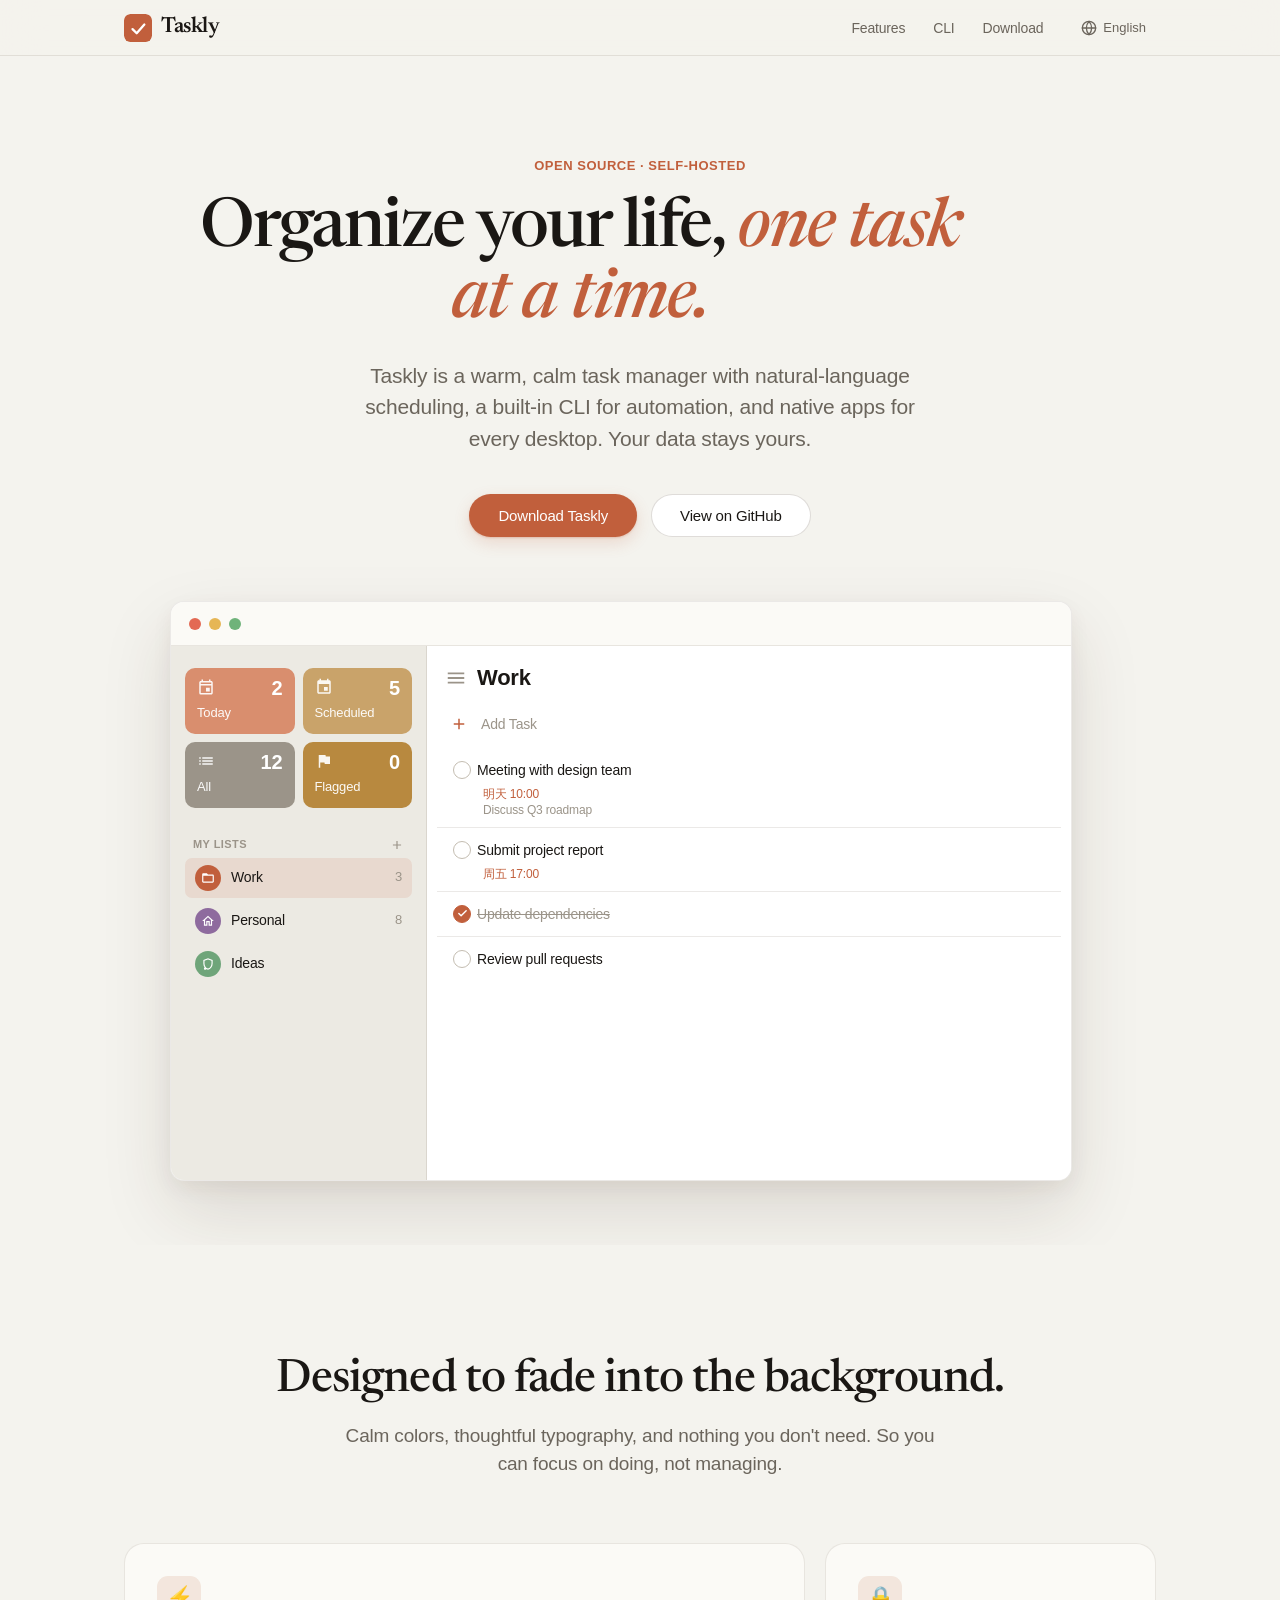
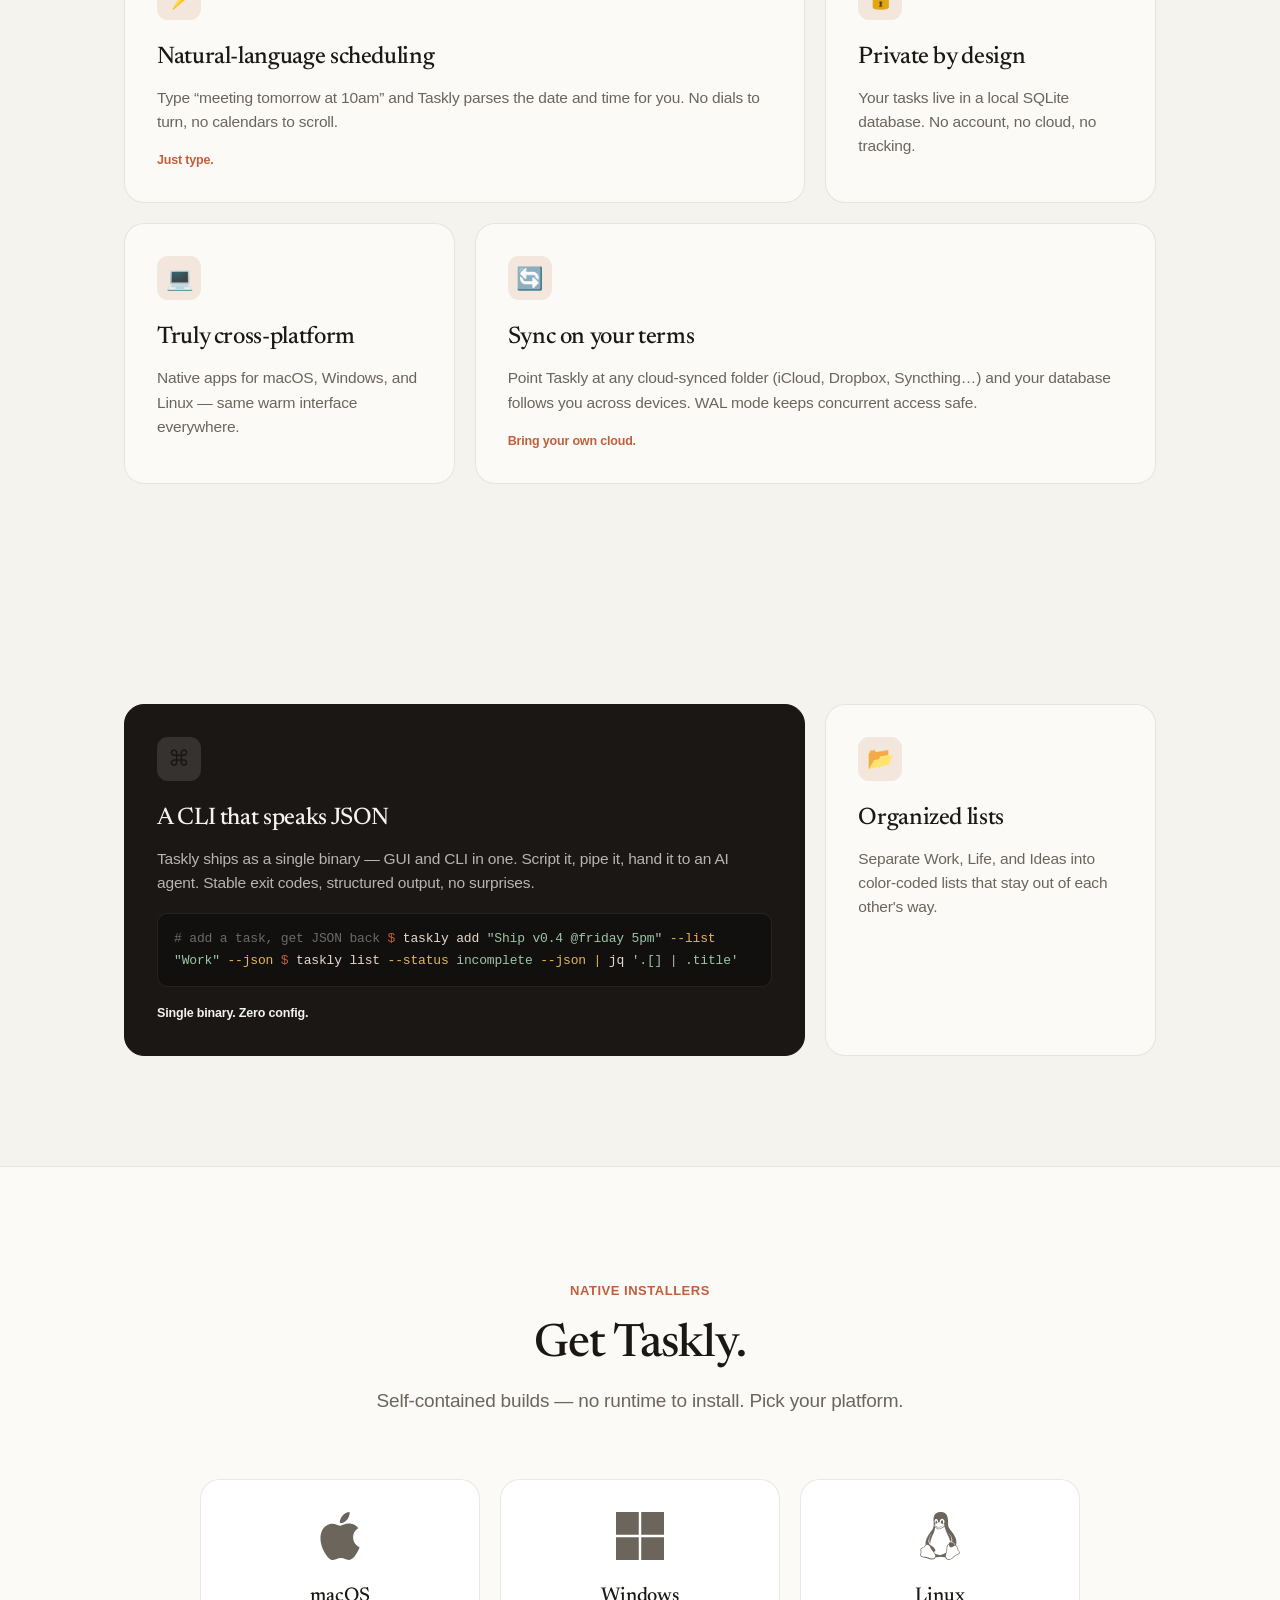
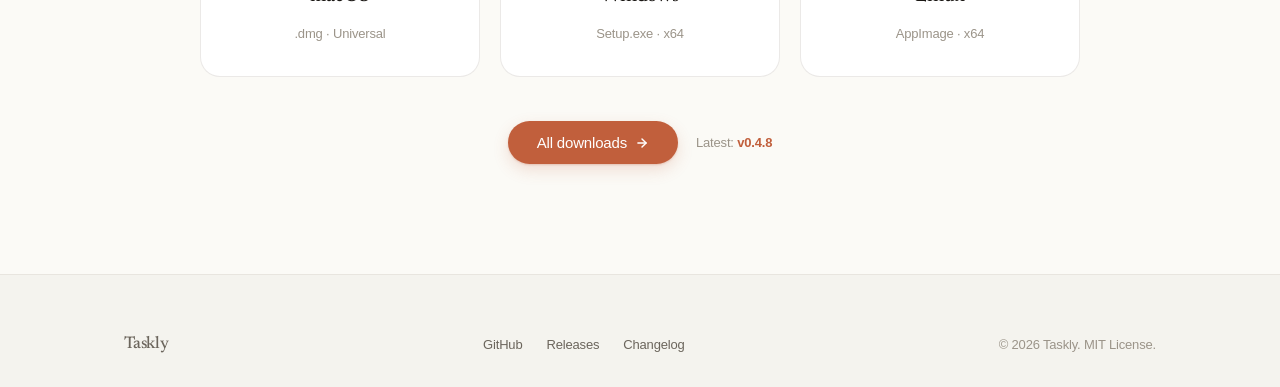
==== commit 2ebc6839: "Fix: quick-add input box height jumps when typing Two causes fixed: 1. QuickAddBox: replace MinHeigh" ====
--- a/docs/index.html
+++ b/docs/index.html
@@ -385,7 +385,7 @@
                     <span data-en="All downloads" data-zh="全部下载">All downloads</span>
                     <svg width="14" height="14" viewBox="0 0 24 24" fill="none" stroke="currentColor" stroke-width="2.5" stroke-linecap="round" stroke-linejoin="round"><line x1="5" y1="12" x2="19" y2="12"></line><polyline points="12 5 19 12 12 19"></polyline></svg>
                 </a>
-                <span class="version-badge" data-en="Latest:" data-zh="最新版：">Latest: <span class="ver" id="ver-badge">v0.4.7</span></span>
+                <span class="version-badge" data-en="Latest:" data-zh="最新版：">Latest: <span class="ver" id="ver-badge">v0.4.8</span></span>
             </div>
         </div>
     </section>
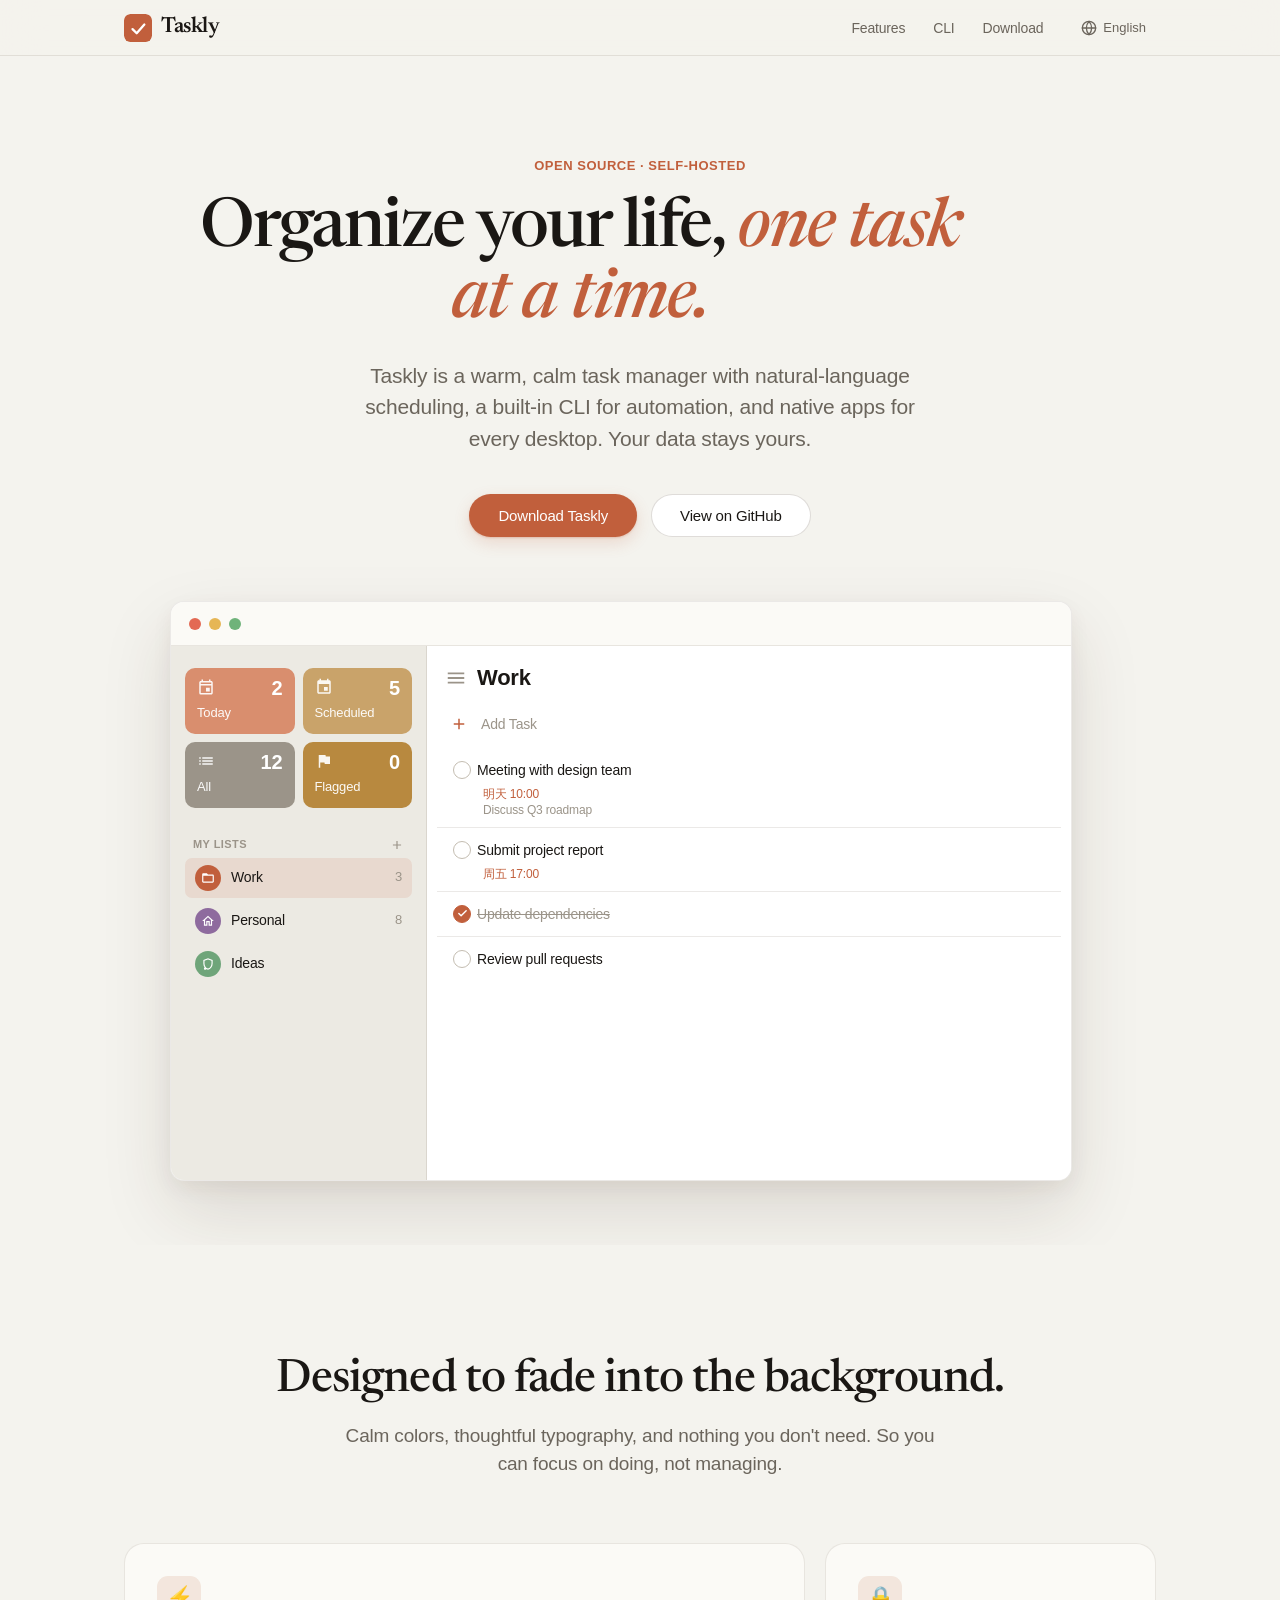
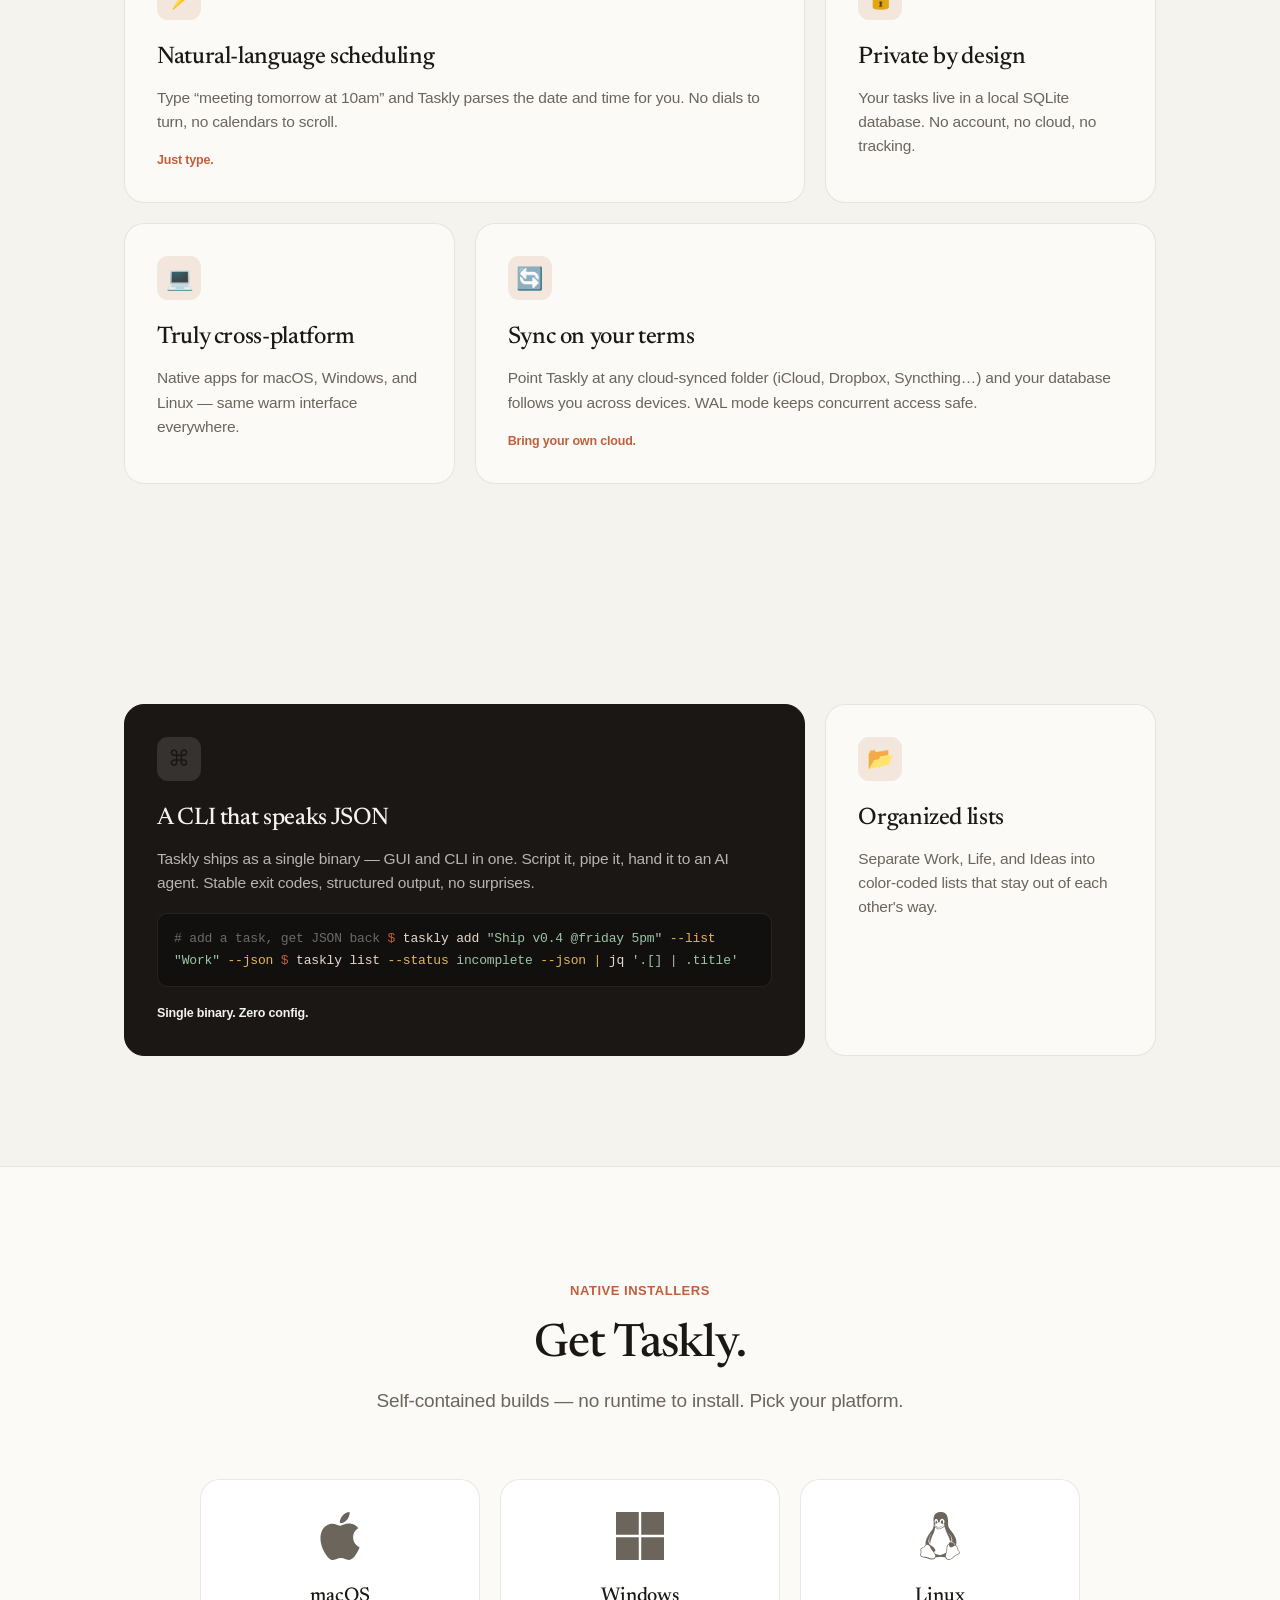
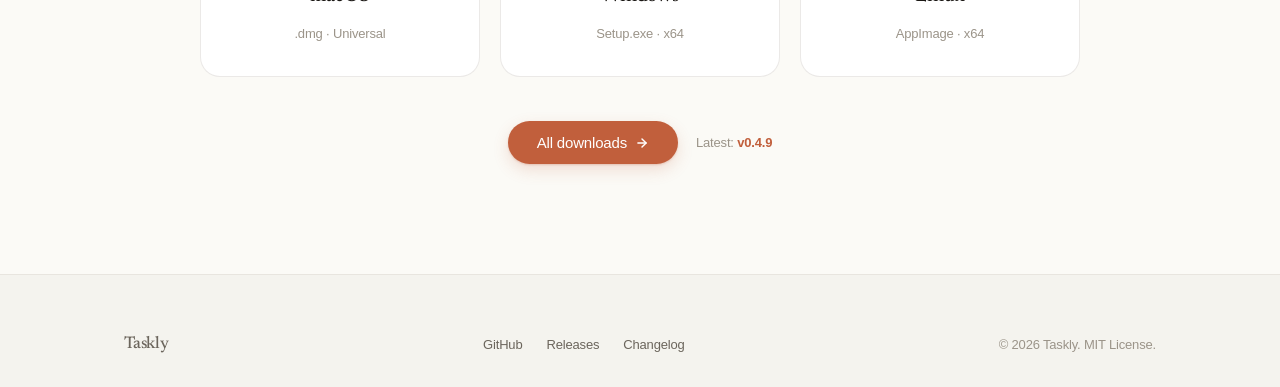
==== commit 25aeac8a: "Fix: ugly disabled circles + mobile-responsive website 1. Sidebar disabled state: removed IsEnabled " ====
--- a/docs/index.html
+++ b/docs/index.html
@@ -6,7 +6,7 @@
     <meta name="viewport" content="width=device-width, initial-scale=1.0">
     <title>Taskly — Organize your life</title>
     <meta name="description" content="Taskly is a calm, warm task manager with natural-language scheduling, an AI-friendly CLI, and native apps for macOS, Windows, and Linux.">
-    <link rel="stylesheet" href="styles.css?v=5">
+    <link rel="stylesheet" href="styles.css?v=6">
     <link rel="icon" href="favicon.ico" type="image/x-icon">
     <link rel="icon" href="taskly.svg" type="image/svg+xml" sizes="any">
     <link rel="preconnect" href="https://fonts.googleapis.com">
@@ -385,7 +385,7 @@
                     <span data-en="All downloads" data-zh="全部下载">All downloads</span>
                     <svg width="14" height="14" viewBox="0 0 24 24" fill="none" stroke="currentColor" stroke-width="2.5" stroke-linecap="round" stroke-linejoin="round"><line x1="5" y1="12" x2="19" y2="12"></line><polyline points="12 5 19 12 12 19"></polyline></svg>
                 </a>
-                <span class="version-badge" data-en="Latest:" data-zh="最新版：">Latest: <span class="ver" id="ver-badge">v0.4.8</span></span>
+                <span class="version-badge" data-en="Latest:" data-zh="最新版：">Latest: <span class="ver" id="ver-badge">v0.4.9</span></span>
             </div>
         </div>
     </section>
@@ -405,7 +405,7 @@
         </div>
     </footer>
 
-    <script src="script.js?v=5"></script>
+    <script src="script.js?v=6"></script>
 </body>
 
 </html>
--- a/docs/styles.css
+++ b/docs/styles.css
@@ -948,7 +948,7 @@
     transform: translateY(0);
 }
 
-/* Responsive */
+/* Responsive — Tablet */
 @media (max-width: 860px) {
     .bento-grid,
     .platforms-grid {
@@ -988,8 +988,166 @@
     }
 }
 
-@media (max-width: 520px) {
+/* Responsive — Mobile */
+@media (max-width: 640px) {
+    :root {
+        --wrapper-width: 100%;
+    }
+
+    /* Nav: compact, brand smaller */
+    .nav-container {
+        height: 52px;
+    }
+
+    .nav-brand {
+        font-size: 18px;
+    }
+
+    .nav-logo {
+        width: 24px;
+        height: 24px;
+    }
+
+    /* Hero: tight spacing, smaller text */
+    .hero {
+        padding: 64px 0 48px;
+    }
+
+    .hero h1 {
+        font-size: 34px;
+        line-height: 1.1;
+    }
+
+    .hero p.lead {
+        font-size: 16px;
+        padding: 0 8px;
+    }
+
+    .eyebrow {
+        font-size: 11px;
+        margin-bottom: 14px;
+    }
+
+    .hero-buttons {
+        flex-direction: column;
+        gap: 10px;
+        width: 100%;
+        max-width: 320px;
+    }
+
+    .hero-buttons .btn {
+        width: 100%;
+    }
+
+    /* App mockup: shorter, hide sidebar */
+    .app-window {
+        height: 400px;
+        border-radius: 10px;
+    }
+
     .window-sidebar {
         display: none;
     }
-}
+
+    .window-content {
+        font-size: 12px;
+    }
+
+    .list-title {
+        font-size: 18px;
+    }
+
+    /* Sections: less padding */
+    section {
+        padding: 56px 0;
+    }
+
+    .section-title {
+        font-size: 28px;
+    }
+
+    .section-subtitle {
+        font-size: 16px;
+        margin-bottom: 40px;
+    }
+
+    /* Bento cards: compact */
+    .bento-card {
+        padding: 24px;
+    }
+
+    .bento-card h3 {
+        font-size: 20px;
+    }
+
+    .bento-card p {
+        font-size: 14px;
+    }
+
+    .card-icon {
+        width: 38px;
+        height: 38px;
+        font-size: 18px;
+    }
+
+    /* Code block in CLI card: smaller */
+    .code-block {
+        font-size: 11px;
+        padding: 10px 12px;
+    }
+
+    /* Download: single column, compact cards */
+    .platforms-grid {
+        gap: 12px;
+    }
+
+    .platform-card {
+        padding: 24px 16px;
+    }
+
+    .platform-icon svg {
+        width: 40px;
+        height: 40px;
+    }
+
+    .platform-name {
+        font-size: 17px;
+    }
+
+    .download-cta {
+        flex-direction: column;
+        gap: 12px;
+    }
+
+    /* Footer */
+    .footer-content {
+        flex-direction: column;
+        gap: 12px;
+        text-align: center;
+        align-items: center;
+    }
+
+    /* Container padding */
+    .container {
+        padding: 0 16px;
+    }
+}
+
+/* Responsive — Small phones */
+@media (max-width: 380px) {
+    .hero h1 {
+        font-size: 28px;
+    }
+
+    .app-window {
+        height: 340px;
+    }
+
+    .bento-card {
+        padding: 20px;
+    }
+
+    .nav-brand {
+        font-size: 16px;
+    }
+}
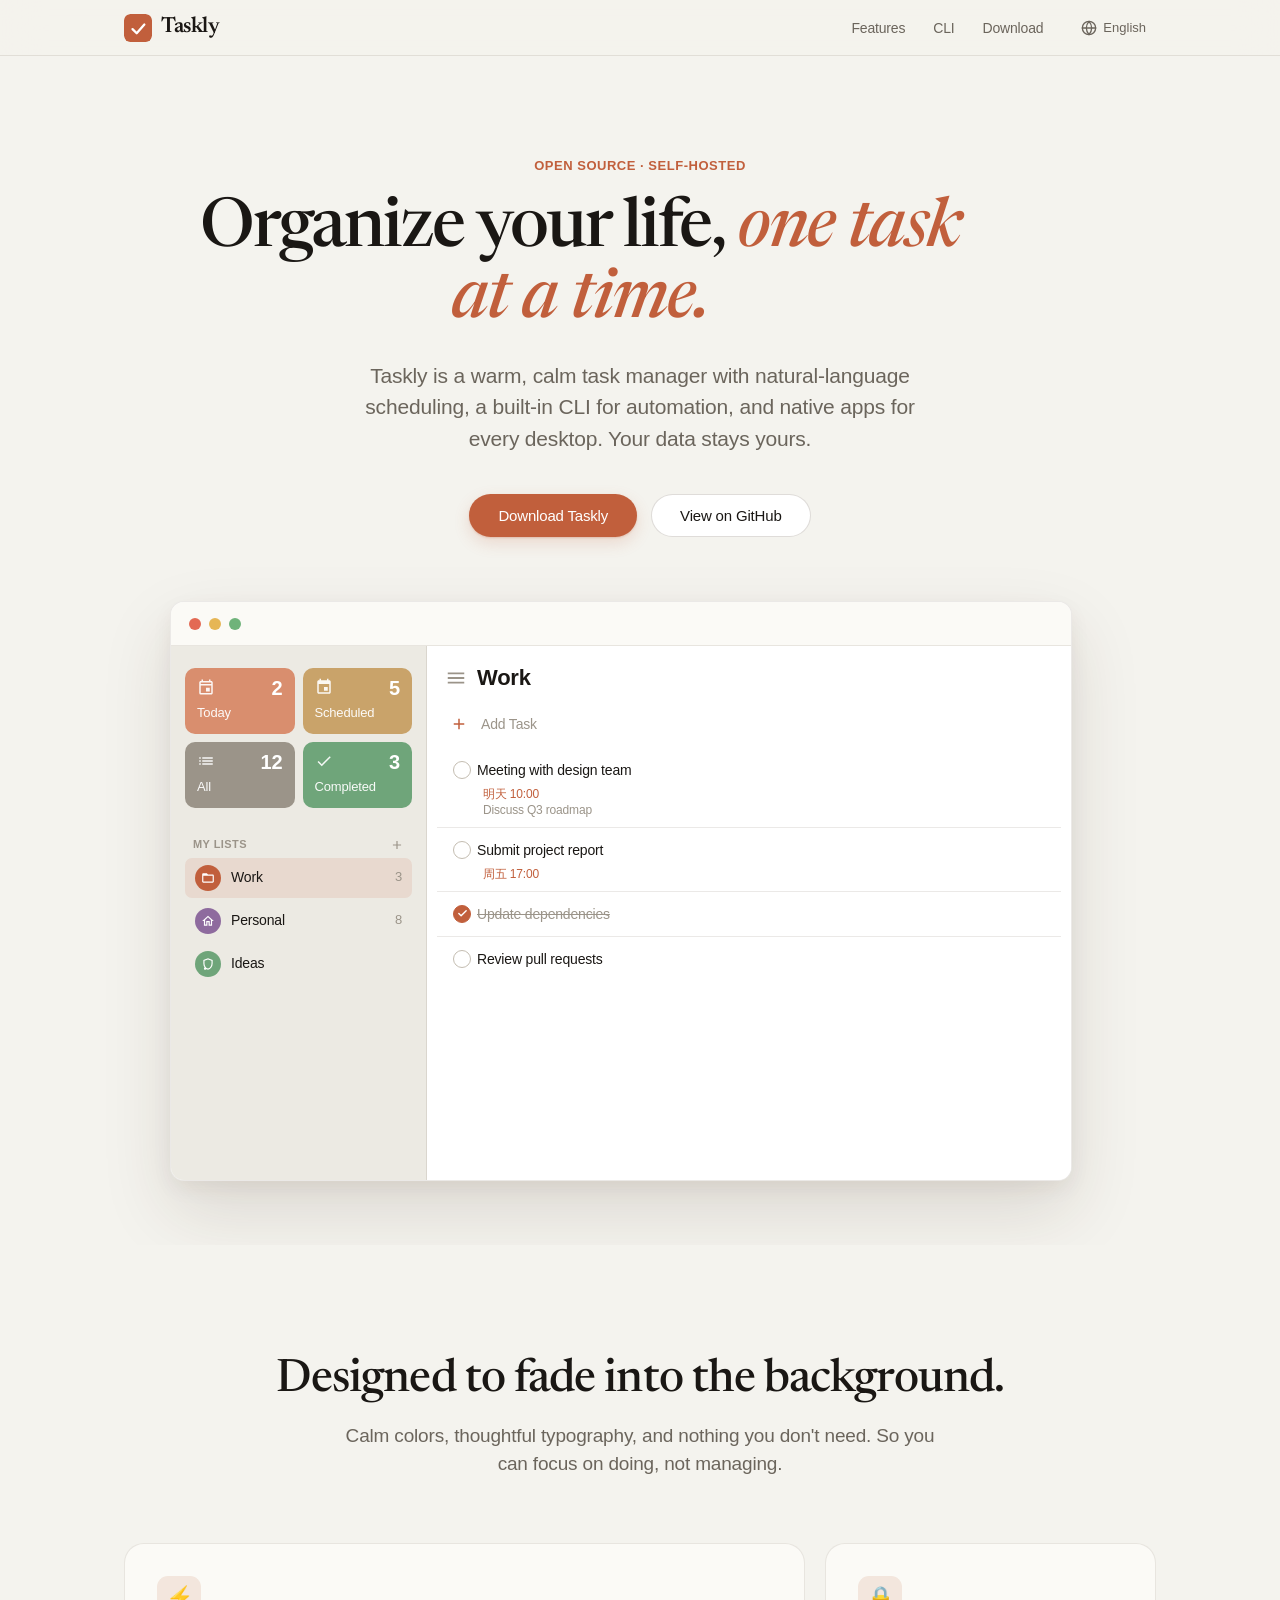
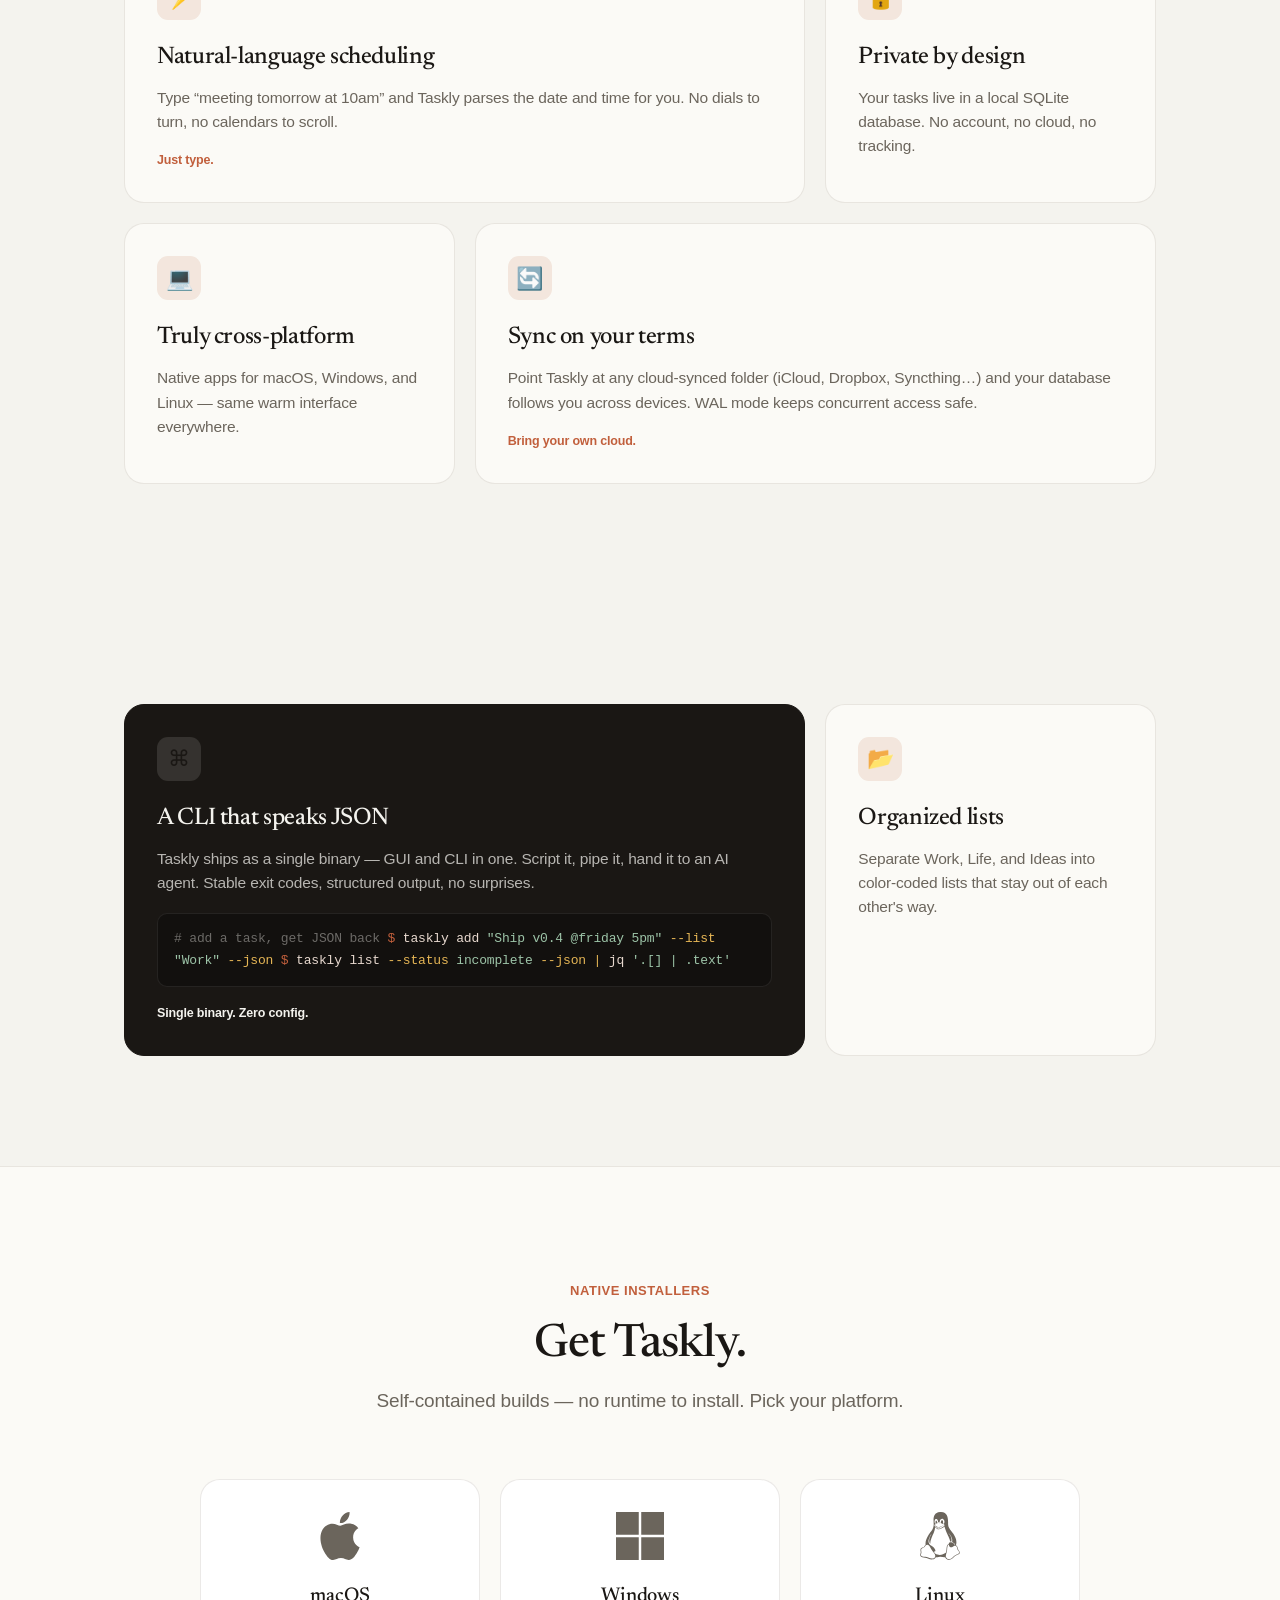
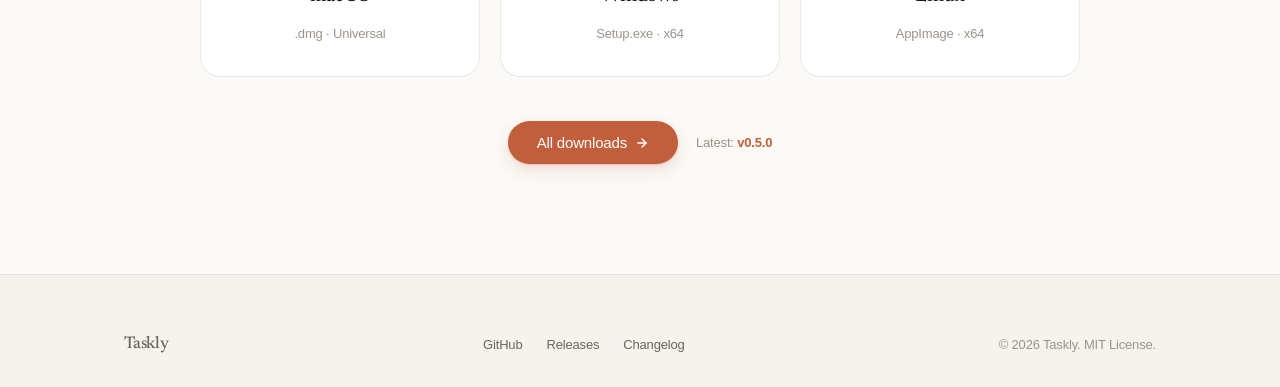
==== commit 6606ca91: "v0.5.0: quality pass — i18n, version accuracy, dead code High priority: - About dialog: read version" ====
--- a/docs/index.html
+++ b/docs/index.html
@@ -6,7 +6,7 @@
     <meta name="viewport" content="width=device-width, initial-scale=1.0">
     <title>Taskly — Organize your life</title>
     <meta name="description" content="Taskly is a calm, warm task manager with natural-language scheduling, an AI-friendly CLI, and native apps for macOS, Windows, and Linux.">
-    <link rel="stylesheet" href="styles.css?v=6">
+    <link rel="stylesheet" href="styles.css?v=8">
     <link rel="icon" href="favicon.ico" type="image/x-icon">
     <link rel="icon" href="taskly.svg" type="image/svg+xml" sizes="any">
     <link rel="preconnect" href="https://fonts.googleapis.com">
@@ -118,14 +118,14 @@
                                     <div class="smart-label" data-en="All" data-zh="全部">All</div>
                                 </div>
                             </div>
-                            <div class="smart-list-card flagged">
+                            <div class="smart-list-card completed">
                                 <div class="smart-card-content">
                                     <div class="smart-icon"><svg viewBox="0 0 24 24" width="18" height="18"
                                             fill="currentColor">
-                                            <path d="M14.4 6L14 4H5v17h2v-7h5.6l.4 2h7V6z" />
+                                            <path d="M9 16.17L4.83 12l-1.42 1.41L9 19 21 7l-1.41-1.41z" />
                                         </svg></div>
-                                    <div class="smart-count">0</div>
-                                    <div class="smart-label" data-en="Flagged" data-zh="旗标">Flagged</div>
+                                    <div class="smart-count">3</div>
+                                    <div class="smart-label" data-en="Completed" data-zh="已完成">Completed</div>
                                 </div>
                             </div>
                         </div>
@@ -320,7 +320,7 @@
                     </p>
                     <div class="code-block"><span class="comment"># add a task, get JSON back</span>
 <span class="prompt">$</span> taskly add <span class="str">"Ship v0.4 @friday 5pm"</span> <span class="flag">--list</span> <span class="str">"Work"</span> <span class="flag">--json</span>
-<span class="prompt">$</span> taskly list <span class="flag">--status</span> <span class="str">incomplete</span> <span class="flag">--json</span> <span class="flag">|</span> jq <span class="str">'.[] | .title'</span></div>
+<span class="prompt">$</span> taskly list <span class="flag">--status</span> <span class="str">incomplete</span> <span class="flag">--json</span> <span class="flag">|</span> jq <span class="str">'.[] | .text'</span></div>
                     <span class="card-tag" data-en="Single binary. Zero config." data-zh="单文件，零配置。">Single binary. Zero config.</span>
                 </div>
 
@@ -385,7 +385,7 @@
                     <span data-en="All downloads" data-zh="全部下载">All downloads</span>
                     <svg width="14" height="14" viewBox="0 0 24 24" fill="none" stroke="currentColor" stroke-width="2.5" stroke-linecap="round" stroke-linejoin="round"><line x1="5" y1="12" x2="19" y2="12"></line><polyline points="12 5 19 12 12 19"></polyline></svg>
                 </a>
-                <span class="version-badge" data-en="Latest:" data-zh="最新版：">Latest: <span class="ver" id="ver-badge">v0.4.9</span></span>
+                <span class="version-badge" data-en="Latest:" data-zh="最新版：">Latest: <span class="ver" id="ver-badge">v0.5.0</span></span>
             </div>
         </div>
     </section>
@@ -405,7 +405,7 @@
         </div>
     </footer>
 
-    <script src="script.js?v=6"></script>
+    <script src="script.js?v=8"></script>
 </body>
 
 </html>
--- a/docs/styles.css
+++ b/docs/styles.css
@@ -352,6 +352,7 @@
 .smart-list-card.scheduled { background: #C9A36A; }
 .smart-list-card.all { background: #9B9489; }
 .smart-list-card.flagged { background: #B8893F; }
+.smart-list-card.completed { background: #6FA57A; }
 
 .smart-icon {
     position: absolute;
@@ -1033,6 +1034,8 @@
         gap: 10px;
         width: 100%;
         max-width: 320px;
+        margin-left: auto;
+        margin-right: auto;
     }
 
     .hero-buttons .btn {
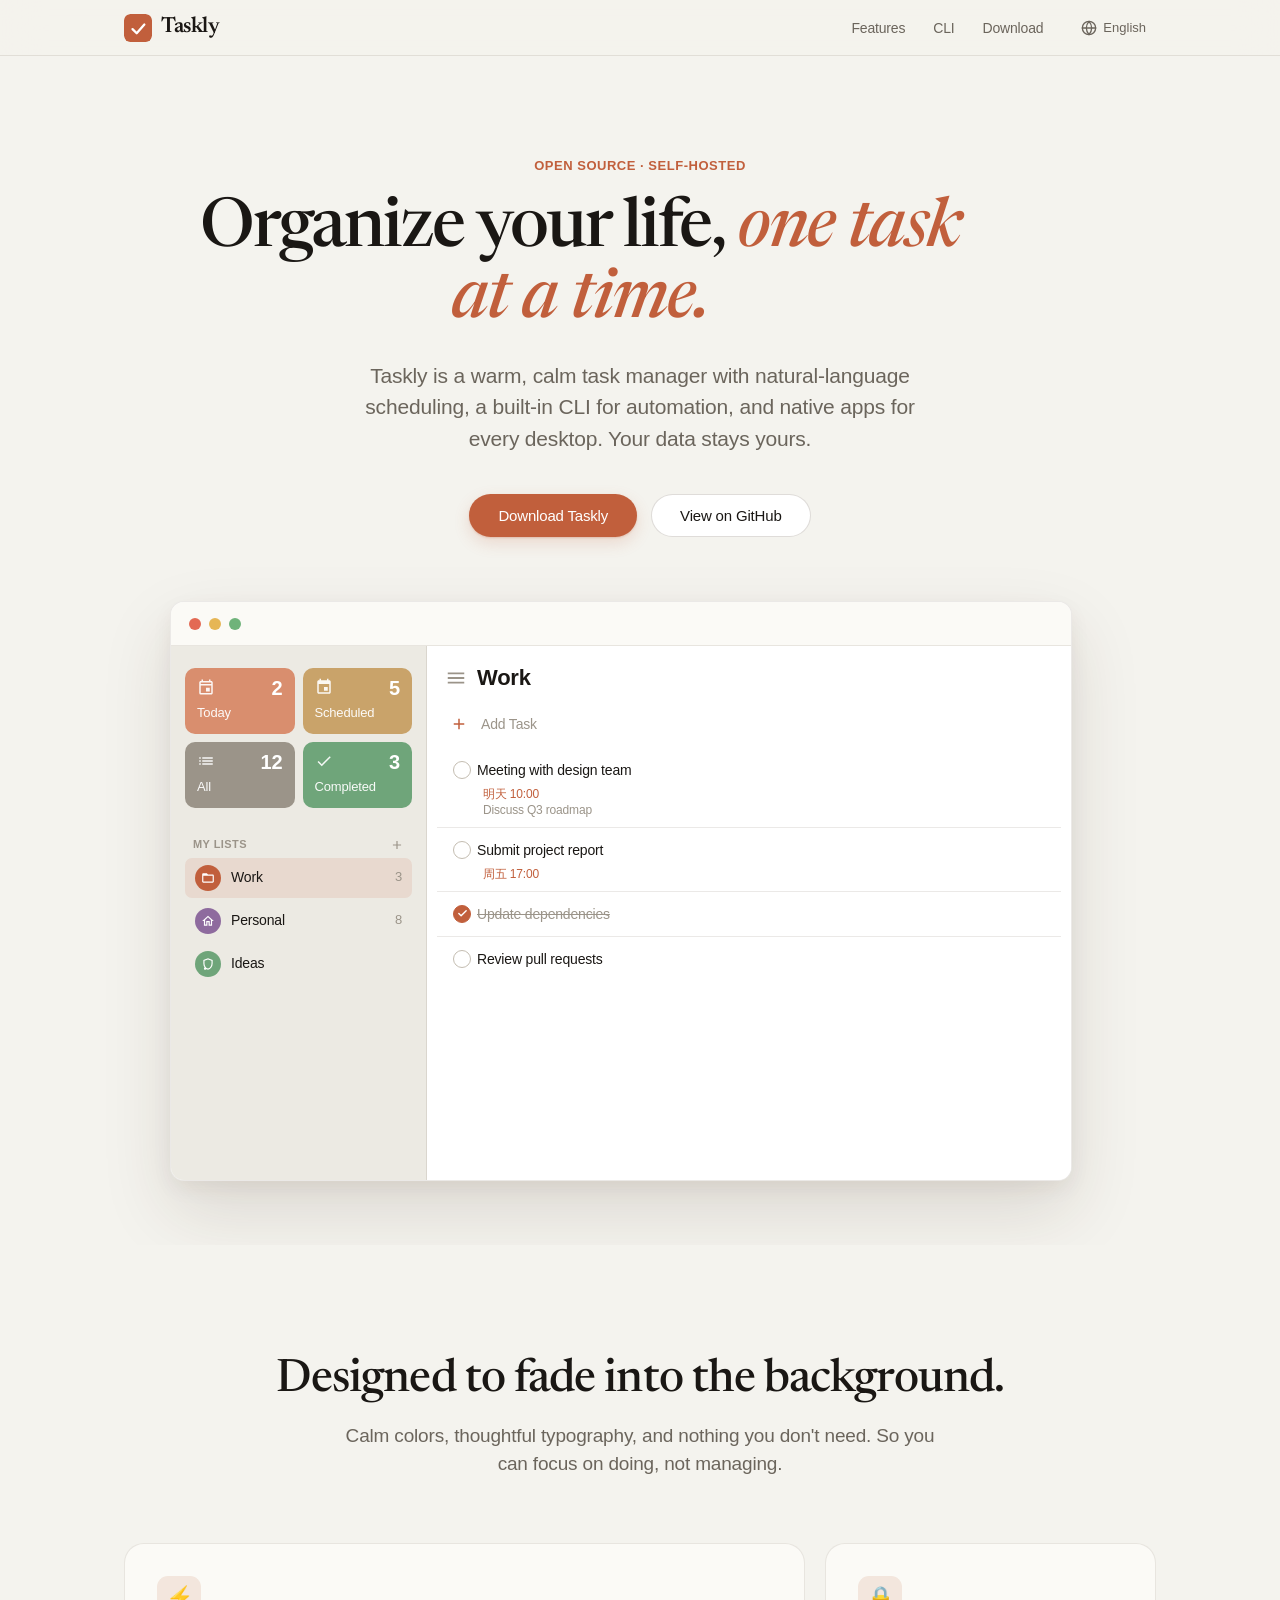
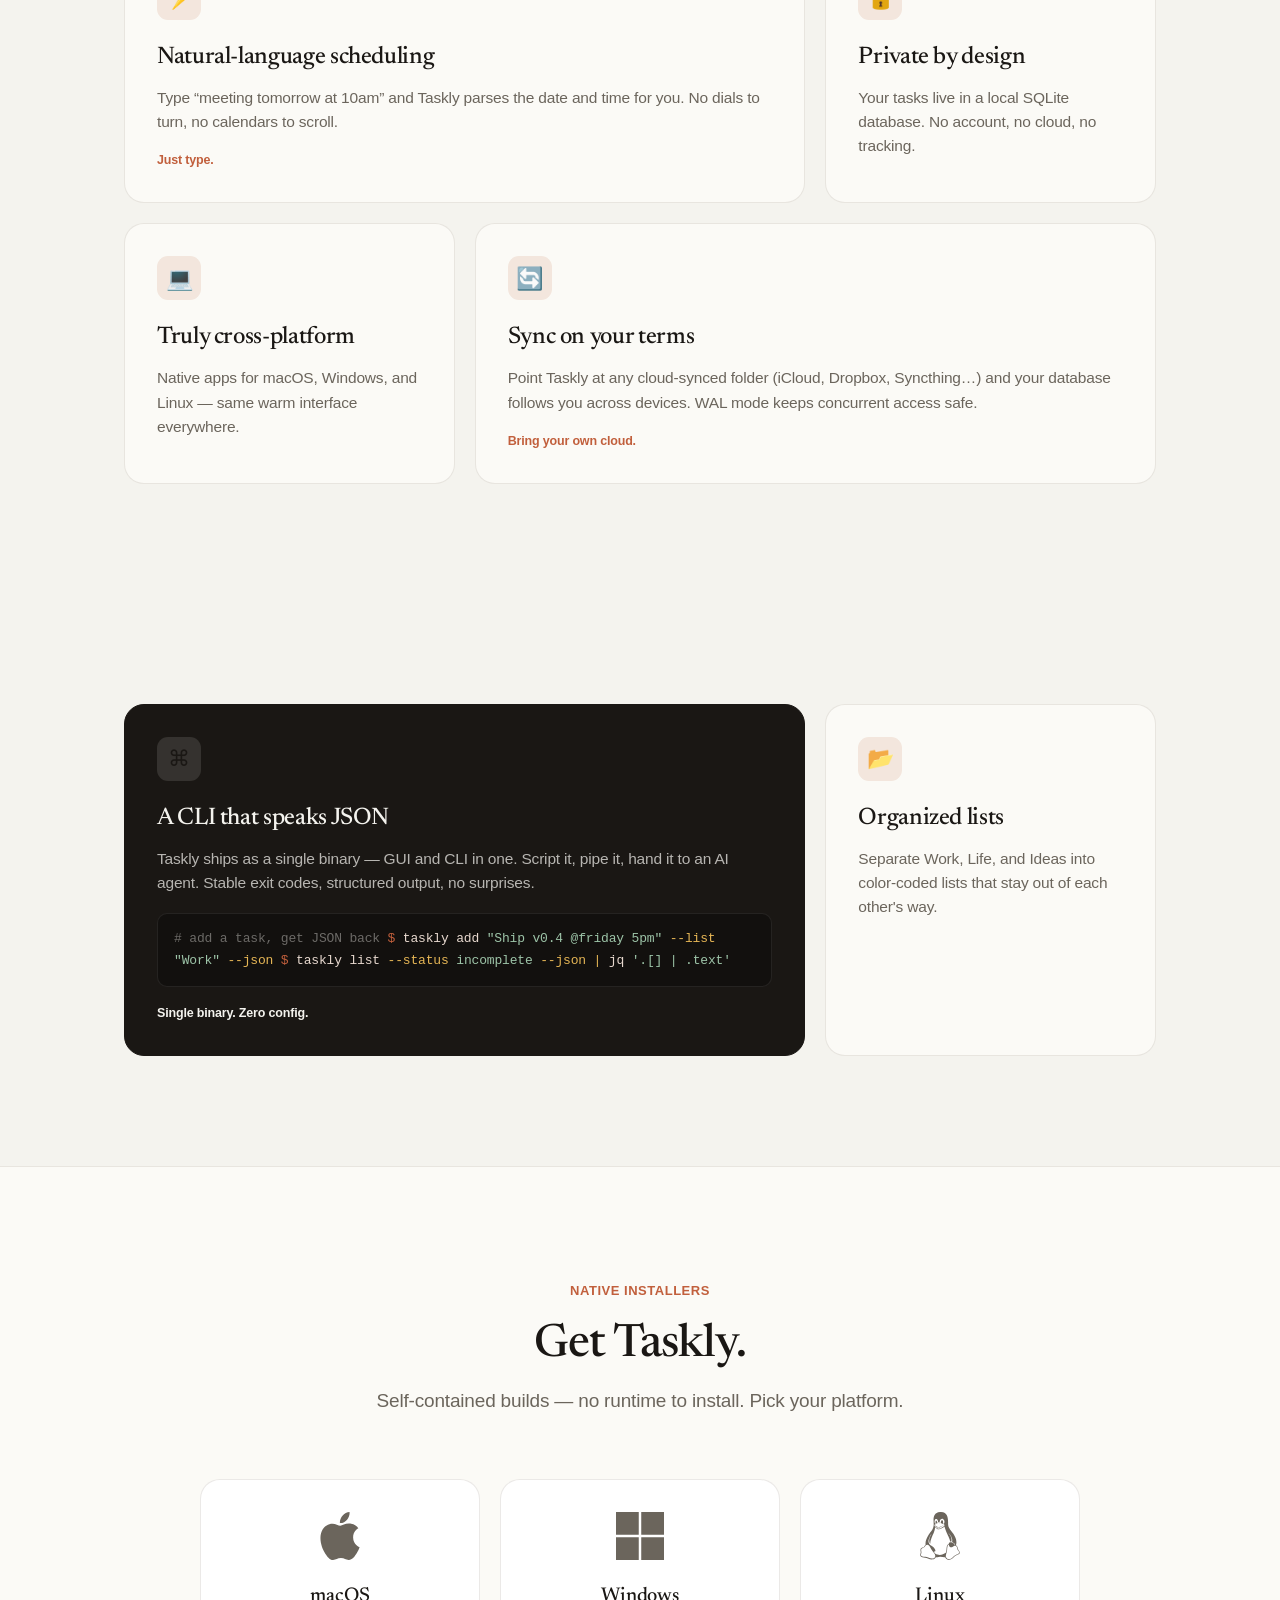
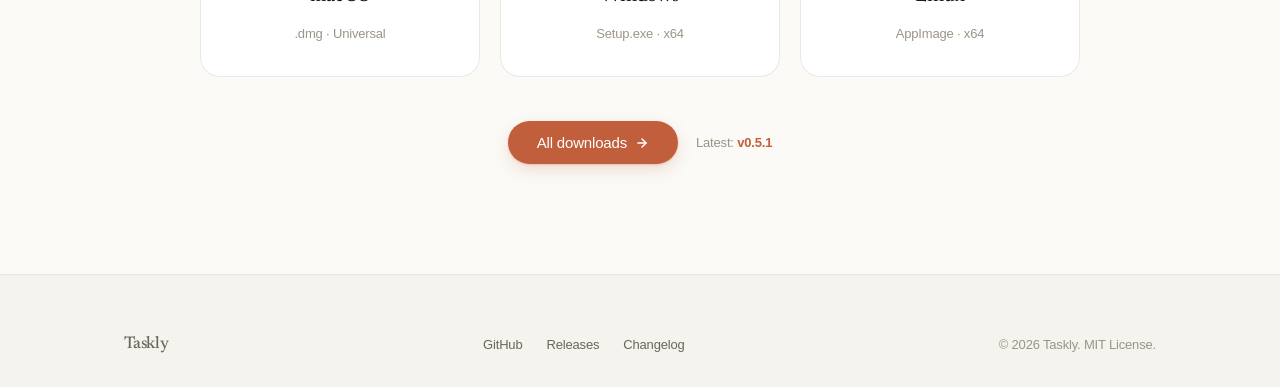
==== commit fd73d6cf: "v0.5.1: full i18n coverage + code quality cleanup i18n — eliminate all hardcoded Chinese in AXAML: -" ====
--- a/docs/index.html
+++ b/docs/index.html
@@ -6,7 +6,7 @@
     <meta name="viewport" content="width=device-width, initial-scale=1.0">
     <title>Taskly — Organize your life</title>
     <meta name="description" content="Taskly is a calm, warm task manager with natural-language scheduling, an AI-friendly CLI, and native apps for macOS, Windows, and Linux.">
-    <link rel="stylesheet" href="styles.css?v=8">
+    <link rel="stylesheet" href="styles.css?v=9">
     <link rel="icon" href="favicon.ico" type="image/x-icon">
     <link rel="icon" href="taskly.svg" type="image/svg+xml" sizes="any">
     <link rel="preconnect" href="https://fonts.googleapis.com">
@@ -385,7 +385,7 @@
                     <span data-en="All downloads" data-zh="全部下载">All downloads</span>
                     <svg width="14" height="14" viewBox="0 0 24 24" fill="none" stroke="currentColor" stroke-width="2.5" stroke-linecap="round" stroke-linejoin="round"><line x1="5" y1="12" x2="19" y2="12"></line><polyline points="12 5 19 12 12 19"></polyline></svg>
                 </a>
-                <span class="version-badge" data-en="Latest:" data-zh="最新版：">Latest: <span class="ver" id="ver-badge">v0.5.0</span></span>
+                <span class="version-badge" data-en="Latest:" data-zh="最新版：">Latest: <span class="ver" id="ver-badge">v0.5.1</span></span>
             </div>
         </div>
     </section>
@@ -405,7 +405,7 @@
         </div>
     </footer>
 
-    <script src="script.js?v=8"></script>
+    <script src="script.js?v=9"></script>
 </body>
 
 </html>
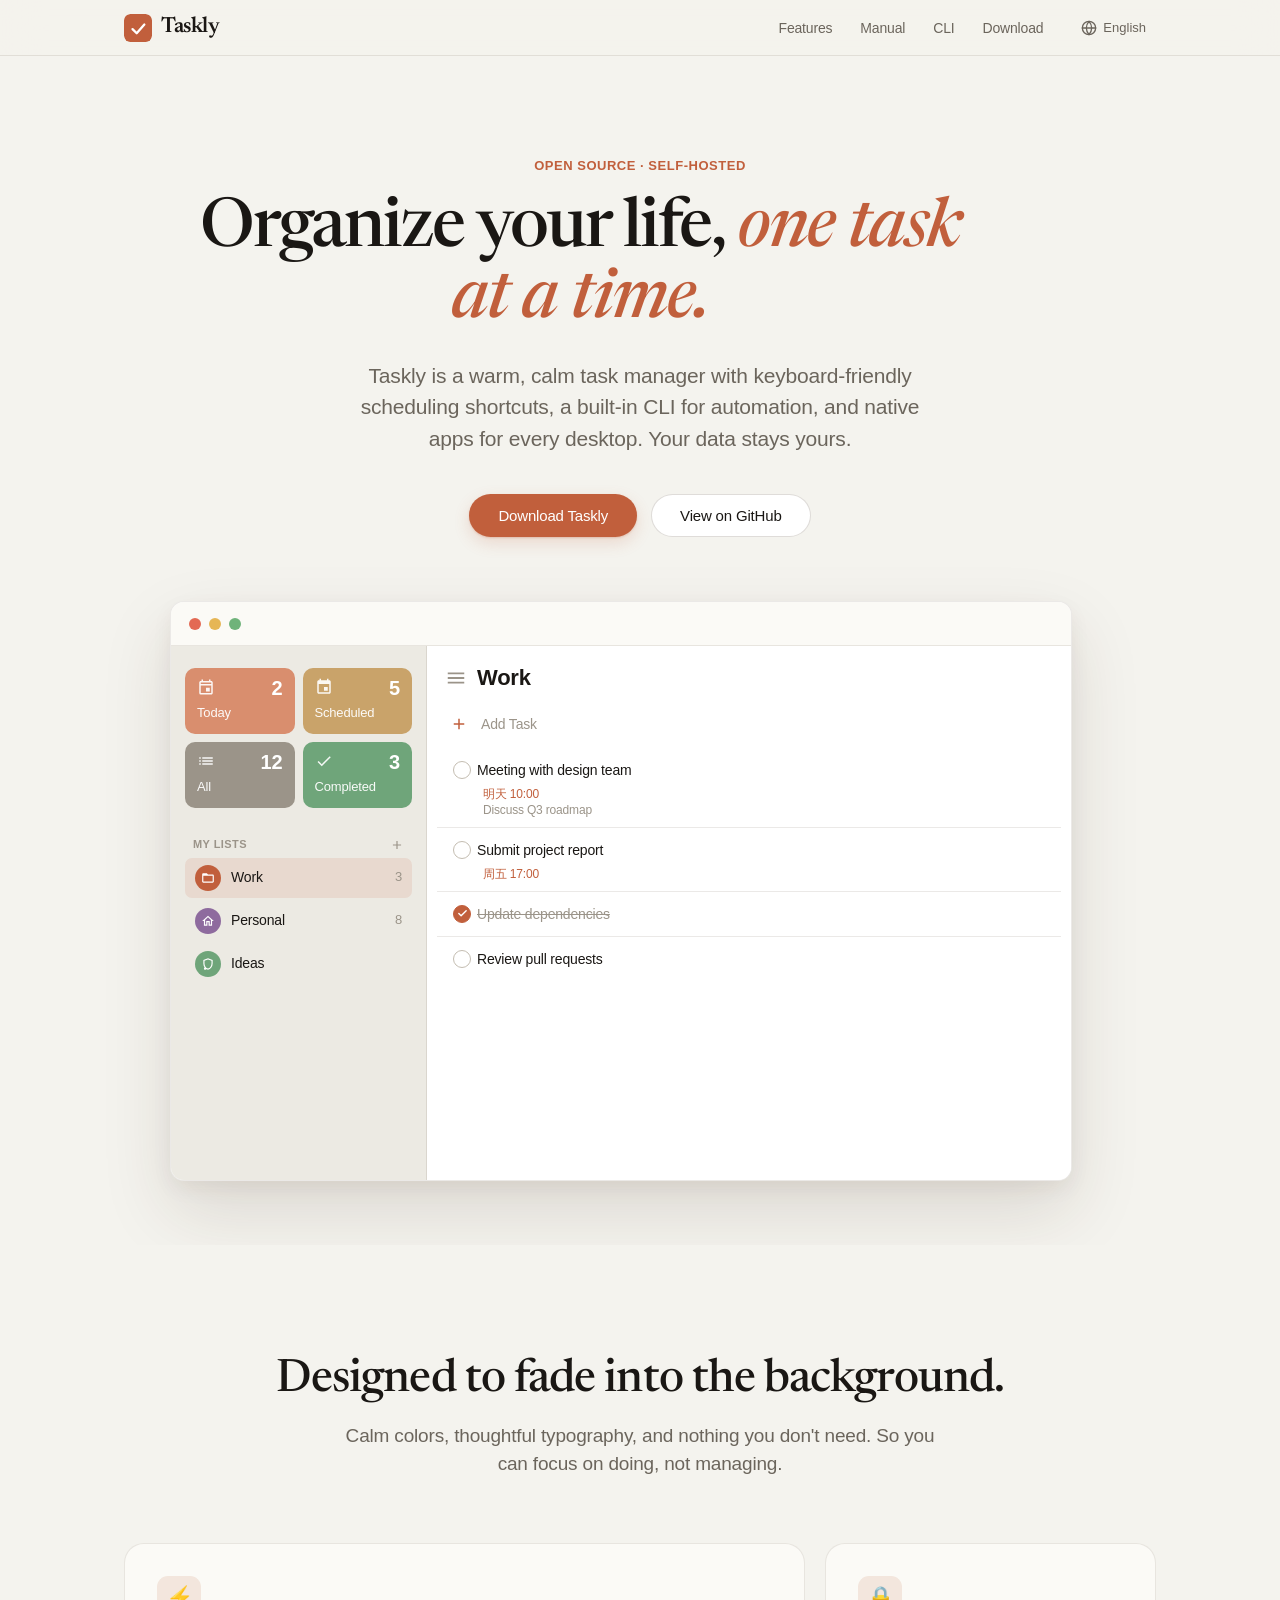
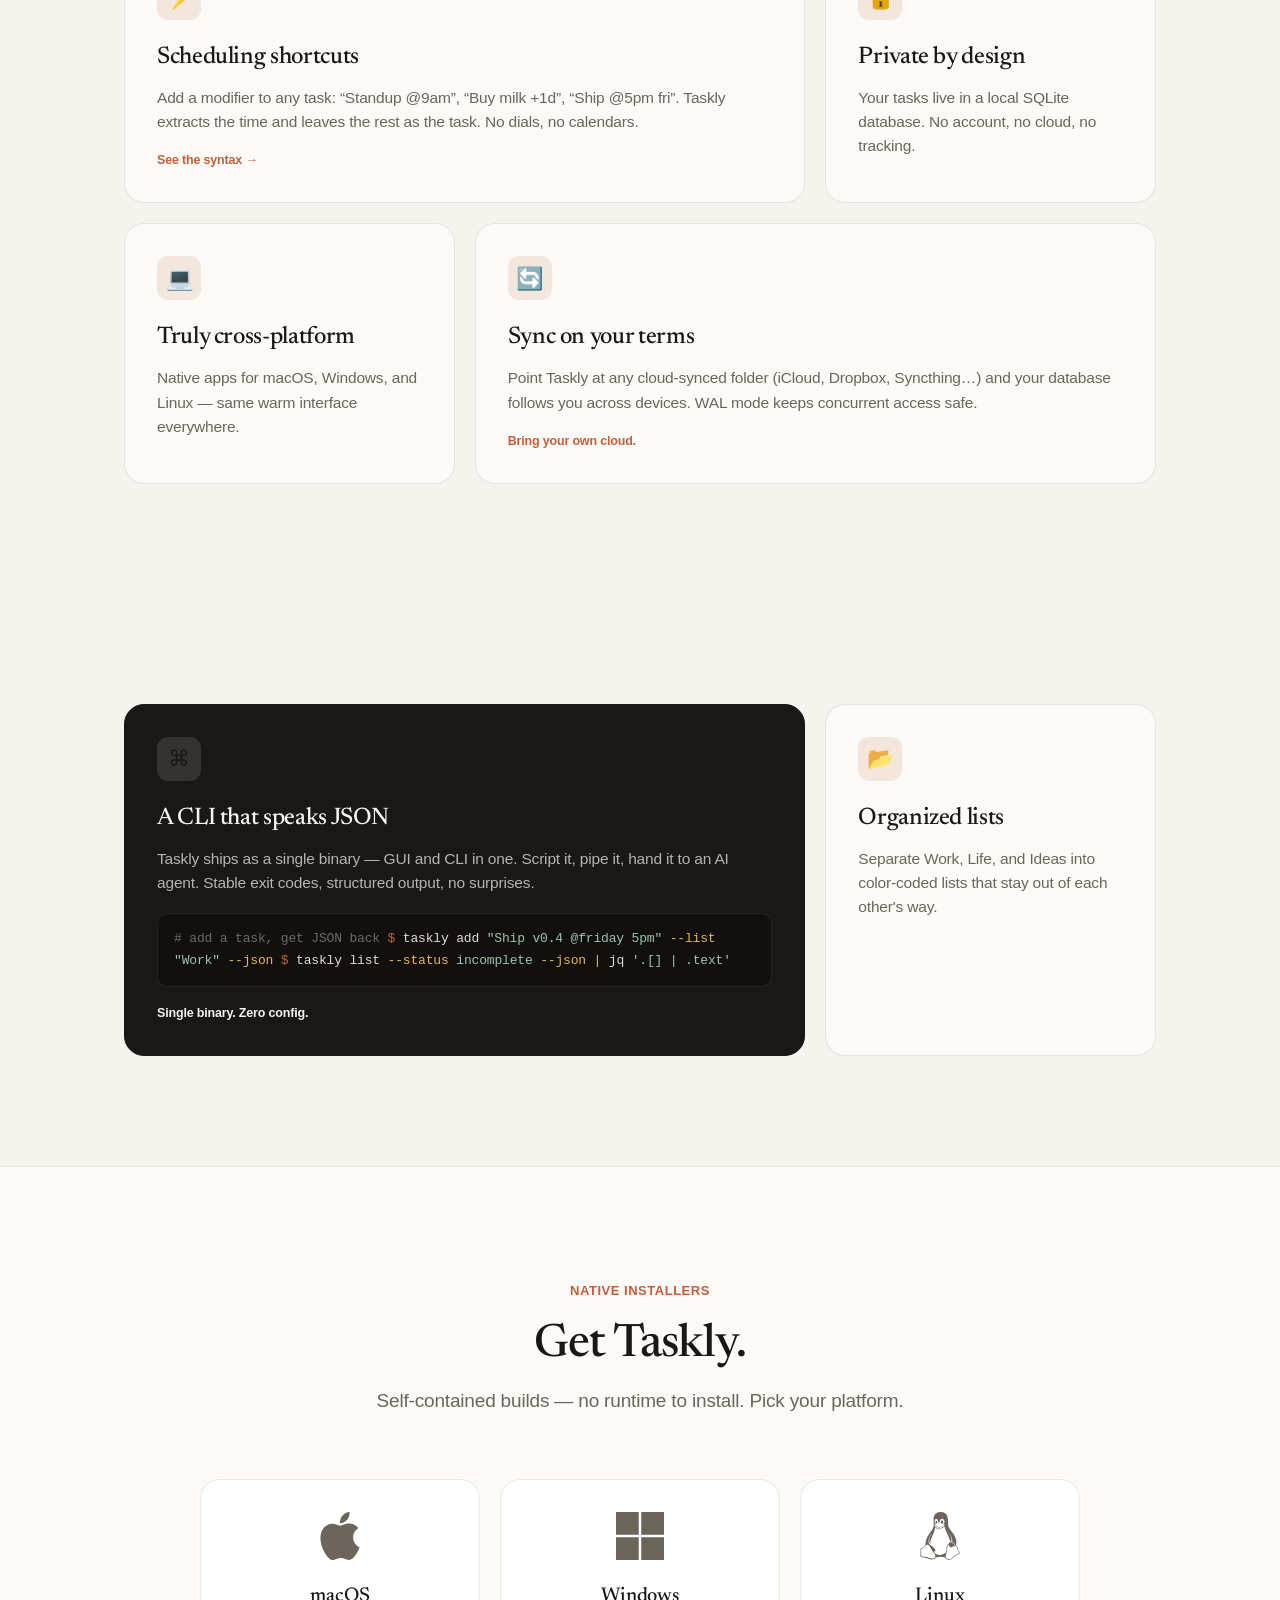
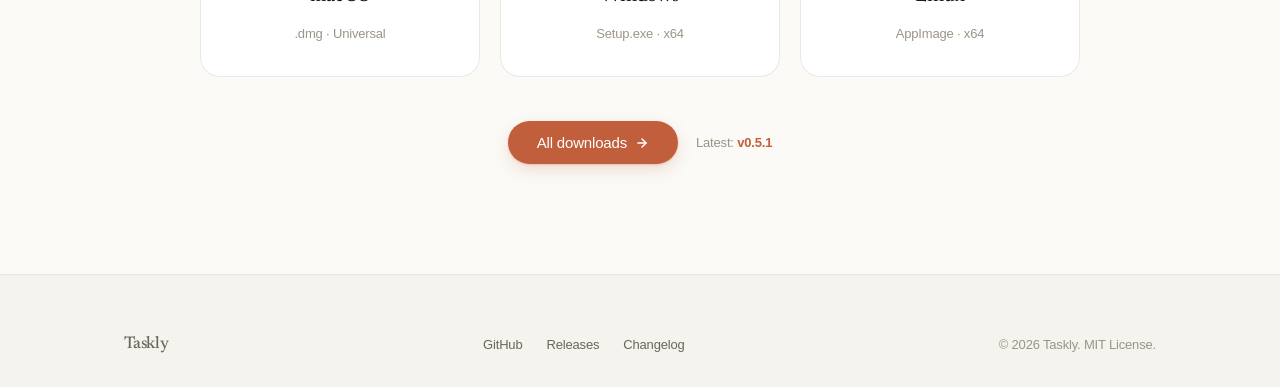
==== commit 966f0284: "Docs: add user manual + fix inaccurate natural-language claim Add docs/manual.html — a bilingual (en" ====
--- a/docs/index.html
+++ b/docs/index.html
@@ -5,8 +5,8 @@
     <meta charset="UTF-8">
     <meta name="viewport" content="width=device-width, initial-scale=1.0">
     <title>Taskly — Organize your life</title>
-    <meta name="description" content="Taskly is a calm, warm task manager with natural-language scheduling, an AI-friendly CLI, and native apps for macOS, Windows, and Linux.">
-    <link rel="stylesheet" href="styles.css?v=9">
+    <meta name="description" content="Taskly is a calm, warm task manager with keyboard-friendly scheduling shortcuts, an AI-friendly CLI, and native apps for macOS, Windows, and Linux.">
+    <link rel="stylesheet" href="styles.css?v=10">
     <link rel="icon" href="favicon.ico" type="image/x-icon">
     <link rel="icon" href="taskly.svg" type="image/svg+xml" sizes="any">
     <link rel="preconnect" href="https://fonts.googleapis.com">
@@ -28,6 +28,7 @@
             </div>
             <ul class="nav-menu">
                 <li><a href="#features" data-en="Features" data-zh="功能">Features</a></li>
+                <li><a href="manual.html" data-en="Manual" data-zh="手册">Manual</a></li>
                 <li><a href="#cli" data-en="CLI" data-zh="命令行">CLI</a></li>
                 <li><a href="#download" data-en="Download" data-zh="下载">Download</a></li>
 
@@ -62,9 +63,9 @@
                 <span class="accent" data-en="one task at a time." data-zh="一次一件。">one task at a time.</span>
             </h1>
             <p class="lead animate-on-scroll"
-                data-en="Taskly is a warm, calm task manager with natural-language scheduling, a built-in CLI for automation, and native apps for every desktop. Your data stays yours."
-                data-zh="Taskly 是一款温暖、宁静的任务管理器：支持自然语言排程、内置命令行工具便于自动化，并为每个桌面平台提供原生应用。数据始终归你所有。">
-                Taskly is a warm, calm task manager with natural-language scheduling, a built-in CLI for automation, and native apps for every desktop. Your data stays yours.
+                data-en="Taskly is a warm, calm task manager with keyboard-friendly scheduling shortcuts, a built-in CLI for automation, and native apps for every desktop. Your data stays yours."
+                data-zh="Taskly 是一款温暖、宁静的任务管理器：支持便捷的排程速记、内置命令行工具便于自动化，并为每个桌面平台提供原生应用。数据始终归你所有。">
+                Taskly is a warm, calm task manager with keyboard-friendly scheduling shortcuts, a built-in CLI for automation, and native apps for every desktop. Your data stays yours.
             </p>
 
             <div class="hero-buttons animate-on-scroll">
@@ -264,12 +265,12 @@
                 <!-- Card 1: Smart Parsing (Large) -->
                 <div class="bento-card span-2 animate-on-scroll">
                     <div class="card-icon">⚡️</div>
-                    <h3 data-en="Natural-language scheduling" data-zh="自然语言排程">Natural-language scheduling</h3>
-                    <p data-en="Type “meeting tomorrow at 10am” and Taskly parses the date and time for you. No dials to turn, no calendars to scroll."
-                        data-zh="输入“明天上午10点开会”，Taskly 自动解析日期和时间。无需拨盘，无需翻日历。">
-                        Type "meeting tomorrow at 10am" and Taskly parses the date and time for you. No dials to turn, no calendars to scroll.
-                    </p>
-                    <span class="card-tag" data-en="Just type." data-zh="输入即可。">Just type.</span>
+                    <h3 data-en="Scheduling shortcuts" data-zh="排程速记">Scheduling shortcuts</h3>
+                    <p data-en="Add a modifier to any task: “Standup @9am”, “Buy milk +1d”, “Ship @5pm fri”. Taskly extracts the time and leaves the rest as the task. No dials, no calendars."
+                        data-zh="给任务加个修饰符：「Standup @9am」「买牛奶 +1d」「发布 @5pm fri」。Taskly 提取时间，剩下就是任务。无需拨盘，无需翻日历。">
+                        Add a modifier to any task: "Standup @9am", "Buy milk +1d", "Ship @5pm fri". Taskly extracts the time and leaves the rest as the task. No dials, no calendars.
+                    </p>
+                    <a href="manual.html#shortcuts" class="card-tag" data-en="See the syntax →" data-zh="查看完整语法 →">See the syntax →</a>
                 </div>
 
                 <!-- Card 2: Privacy -->
@@ -405,7 +406,7 @@
         </div>
     </footer>
 
-    <script src="script.js?v=9"></script>
+    <script src="script.js?v=10"></script>
 </body>
 
 </html>
--- a/docs/styles.css
+++ b/docs/styles.css
@@ -1154,3 +1154,327 @@
         font-size: 16px;
     }
 }
+
+/* ============================================================
+   Manual page — documentation layout
+   ============================================================ */
+
+/* Two-column: sticky side nav + scrolling content */
+.manual-layout {
+    display: grid;
+    grid-template-columns: 220px minmax(0, 1fr);
+    gap: 56px;
+    max-width: var(--wrapper-width);
+    margin: 0 auto;
+    padding: 0 24px;
+    text-align: left;
+}
+
+.manual-hero {
+    text-align: center;
+    padding: 88px 0 56px;
+}
+
+.manual-hero h1 {
+    font-family: var(--font-serif);
+    font-size: 56px;
+    line-height: 1.05;
+    font-weight: 500;
+    letter-spacing: -0.028em;
+    margin-bottom: 18px;
+}
+
+.manual-hero p.lead {
+    font-size: 20px;
+    line-height: 1.5;
+    color: var(--text-2);
+    max-width: 620px;
+    margin: 0 auto;
+}
+
+.manual-body {
+    padding-bottom: 110px;
+}
+
+/* Side TOC */
+.manual-toc {
+    position: sticky;
+    top: 80px;
+    align-self: start;
+    font-size: 13.5px;
+    max-height: calc(100vh - 100px);
+    overflow-y: auto;
+}
+
+.manual-toc a {
+    display: block;
+    color: var(--text-2);
+    padding: 5px 0;
+    font-weight: 450;
+    border-left: 2px solid transparent;
+    padding-left: 14px;
+    margin-left: -14px;
+    transition: color 0.2s, border-color 0.2s;
+    line-height: 1.45;
+}
+
+.manual-toc a:hover {
+    color: var(--accent);
+}
+
+.manual-toc a.active {
+    color: var(--accent);
+    border-left-color: var(--accent);
+    font-weight: 550;
+}
+
+.manual-toc-group {
+    font-size: 11px;
+    text-transform: uppercase;
+    letter-spacing: 0.05em;
+    color: var(--text-3);
+    font-weight: 600;
+    margin: 16px 0 6px;
+}
+
+.manual-toc-group:first-child {
+    margin-top: 0;
+}
+
+/* Content sections */
+.manual-section {
+    padding-top: 14px;
+    padding-bottom: 52px;
+    scroll-margin-top: 80px;
+}
+
+.manual-section + .manual-section {
+    border-top: 1px solid var(--border);
+}
+
+.manual-h2 {
+    font-family: var(--font-serif);
+    font-size: 34px;
+    font-weight: 500;
+    letter-spacing: -0.02em;
+    margin-bottom: 10px;
+    color: var(--text);
+    display: flex;
+    align-items: center;
+    gap: 12px;
+}
+
+.manual-h2 .h2-emoji {
+    font-size: 28px;
+}
+
+.manual-section > p {
+    font-size: 16.5px;
+    color: var(--text-2);
+    line-height: 1.65;
+    margin-bottom: 22px;
+    max-width: 680px;
+}
+
+.manual-h3 {
+    font-family: var(--font-sans);
+    font-size: 19px;
+    font-weight: 600;
+    color: var(--text);
+    margin-top: 32px;
+    margin-bottom: 12px;
+}
+
+/* Syntax reference table */
+.syntax-table {
+    width: 100%;
+    border-collapse: collapse;
+    margin: 8px 0 22px;
+    font-size: 14.5px;
+}
+
+.syntax-table th,
+.syntax-table td {
+    text-align: left;
+    padding: 12px 14px;
+    border-bottom: 1px solid var(--border);
+    vertical-align: top;
+}
+
+.syntax-table th {
+    font-size: 12px;
+    text-transform: uppercase;
+    letter-spacing: 0.04em;
+    color: var(--text-3);
+    font-weight: 600;
+    border-bottom: 1px solid var(--border-strong);
+}
+
+.syntax-table td:first-child {
+    white-space: nowrap;
+}
+
+.syntax-table tr:last-child td {
+    border-bottom: none;
+}
+
+/* Inline code chips for syntax tokens */
+code,
+.code-chip {
+    font-family: "SF Mono", "JetBrains Mono", "Fira Code", Consolas, monospace;
+    font-size: 13px;
+    background: var(--accent-tint);
+    color: var(--accent-hover);
+    padding: 2px 7px;
+    border-radius: 5px;
+    border: 1px solid rgba(193, 95, 60, 0.14);
+}
+
+/* Terminal-style code block (light variant, for manual examples) */
+.code-block-light {
+    background: var(--bg-elevated);
+    border: 1px solid var(--border);
+    border-radius: var(--radius-s);
+    padding: 16px 18px;
+    font-family: "SF Mono", "JetBrains Mono", "Fira Code", Consolas, monospace;
+    font-size: 13.5px;
+    line-height: 1.75;
+    color: var(--text);
+    overflow-x: auto;
+    margin: 12px 0 24px;
+    box-shadow: 0 1px 2px rgba(60, 40, 20, 0.03);
+}
+
+.code-block-light .comment { color: var(--text-3); }
+.code-block-light .prompt { color: var(--accent); user-select: none; }
+.code-block-light .flag { color: #B8893F; }
+.code-block-light .str { color: #5E8C6A; }
+.code-block-light .ok { color: #5E8C6A; font-weight: 600; }
+
+/* Example card — input → parsed result */
+.example-row {
+    display: grid;
+    grid-template-columns: minmax(0, 1.2fr) 28px minmax(0, 1fr);
+    align-items: center;
+    gap: 12px;
+    padding: 12px 0;
+    border-bottom: 1px solid var(--border);
+}
+
+.example-row:last-child {
+    border-bottom: none;
+}
+
+.example-input {
+    font-family: "SF Mono", "JetBrains Mono", "Fira Code", Consolas, monospace;
+    font-size: 14px;
+    color: var(--text);
+}
+
+.example-input .arg {
+    color: var(--text-3);
+}
+
+.example-arrow {
+    color: var(--text-3);
+    text-align: center;
+    font-size: 16px;
+}
+
+.example-result {
+    font-size: 14px;
+    color: var(--text-2);
+}
+
+.example-result strong {
+    color: var(--accent);
+    font-weight: 600;
+}
+
+/* Callout / note box */
+.callout {
+    background: var(--accent-tint);
+    border: 1px solid var(--accent-soft);
+    border-radius: var(--radius-m);
+    padding: 16px 20px;
+    margin: 24px 0;
+    font-size: 14.5px;
+    color: var(--text);
+    line-height: 1.6;
+}
+
+.callout-title {
+    font-weight: 600;
+    color: var(--accent-hover);
+    margin-bottom: 4px;
+    display: flex;
+    align-items: center;
+    gap: 8px;
+}
+
+/* Definition list for features */
+.dl-grid {
+    display: grid;
+    grid-template-columns: minmax(0, 1fr) minmax(0, 1fr);
+    gap: 28px 40px;
+    margin: 16px 0;
+}
+
+.dl-item h4 {
+    font-size: 15.5px;
+    font-weight: 600;
+    color: var(--text);
+    margin-bottom: 4px;
+    display: flex;
+    align-items: center;
+    gap: 8px;
+}
+
+.dl-item p {
+    font-size: 14.5px;
+    color: var(--text-2);
+    line-height: 1.55;
+    margin: 0;
+}
+
+/* Keyboard key styling */
+kbd {
+    display: inline-block;
+    font-family: var(--font-sans);
+    font-size: 12px;
+    font-weight: 600;
+    padding: 2px 7px;
+    border: 1px solid var(--border-strong);
+    border-bottom-width: 2px;
+    border-radius: 5px;
+    background: var(--bg-elevated);
+    color: var(--text);
+    line-height: 1.4;
+}
+
+/* Back-to-home link under hero */
+.manual-back {
+    margin-top: 28px;
+    font-size: 14px;
+}
+
+/* Responsive — manual */
+@media (max-width: 860px) {
+    .manual-layout {
+        grid-template-columns: minmax(0, 1fr);
+        gap: 0;
+    }
+
+    .manual-toc {
+        display: none;
+    }
+
+    .manual-hero h1 {
+        font-size: 38px;
+    }
+
+    .dl-grid {
+        grid-template-columns: minmax(0, 1fr);
+    }
+}
+
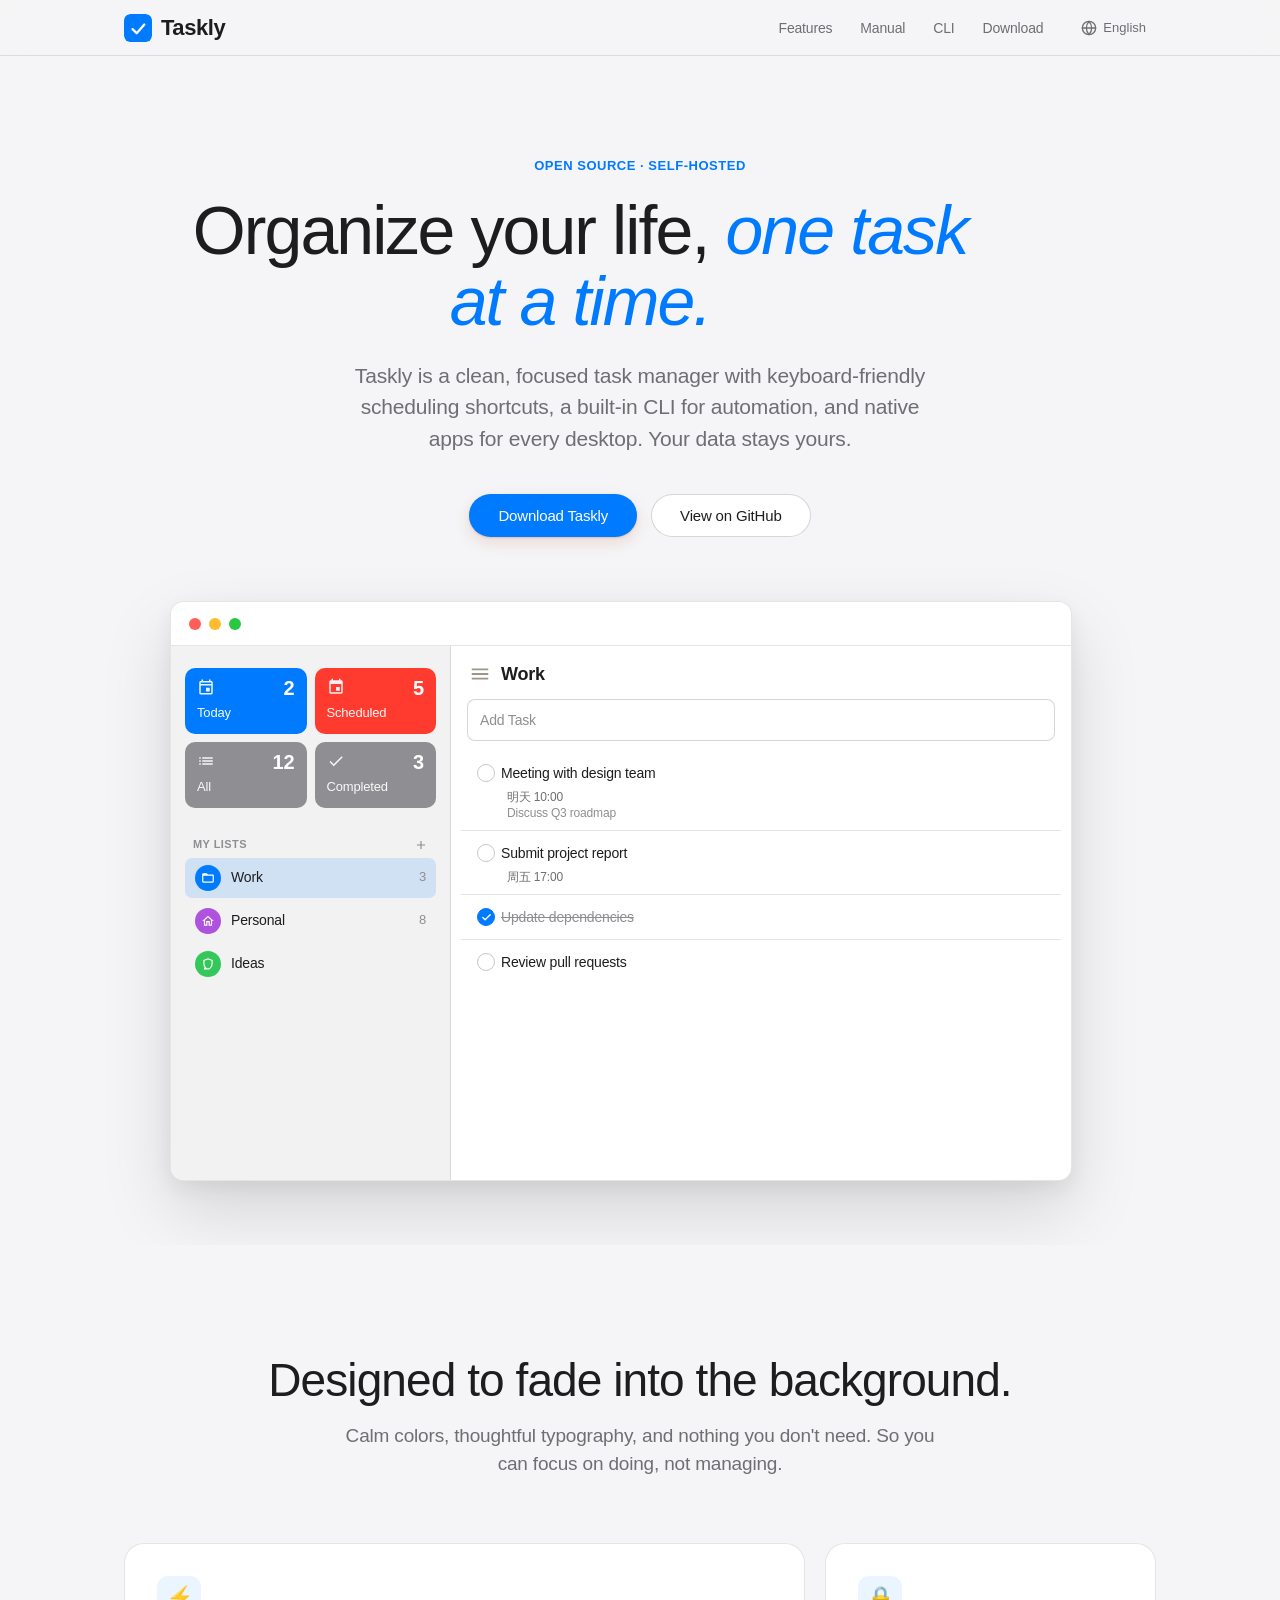
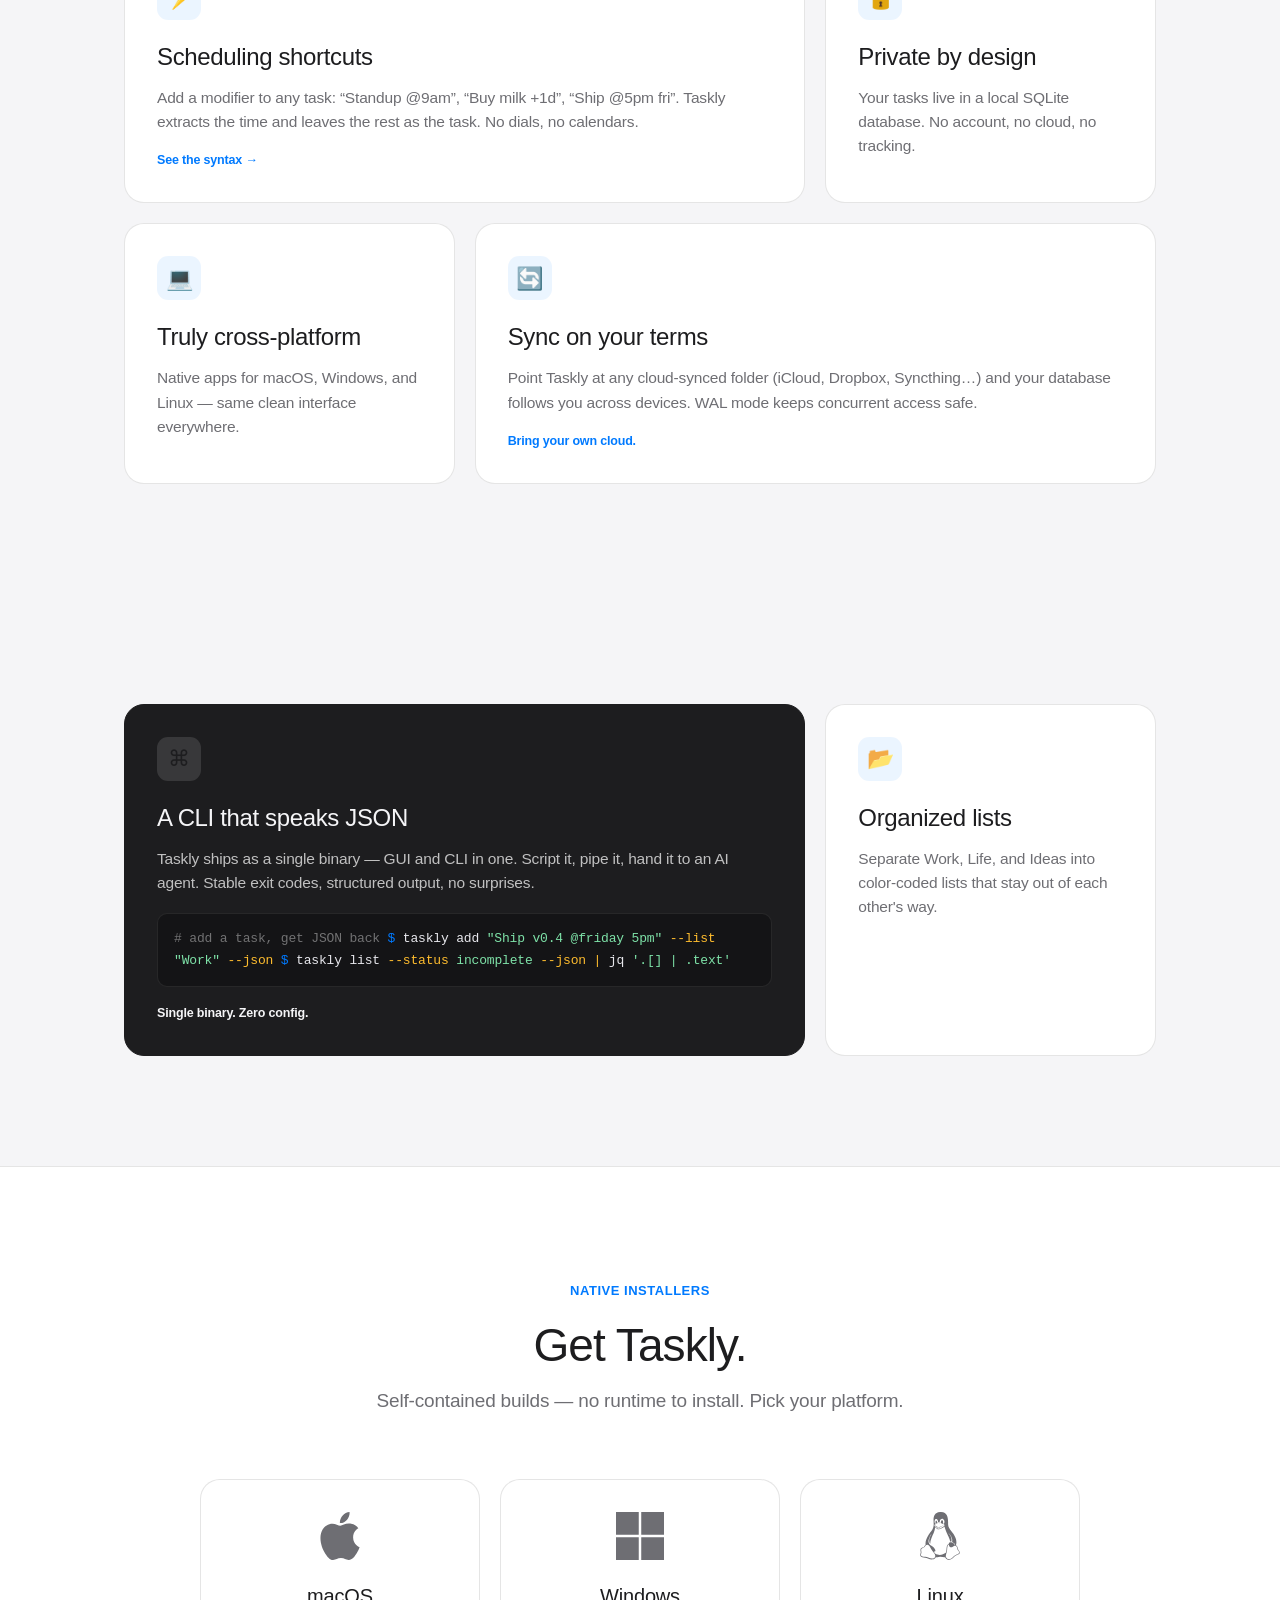
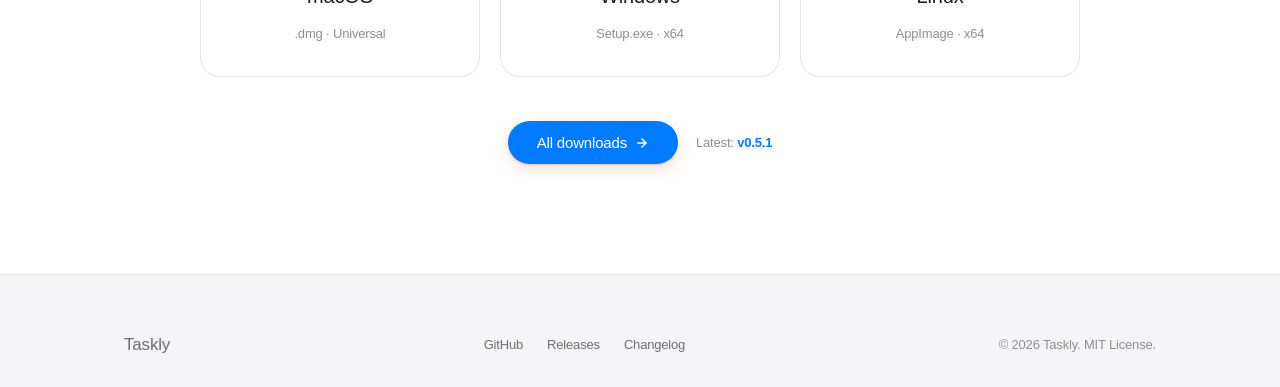
==== commit 53b3172f: "v0.7.0: Reminders-style theme redesign (replace Anthropic warm palette) The warm Anthropic palette (" ====
--- a/docs/index.html
+++ b/docs/index.html
@@ -5,7 +5,7 @@
     <meta charset="UTF-8">
     <meta name="viewport" content="width=device-width, initial-scale=1.0">
     <title>Taskly — Organize your life</title>
-    <meta name="description" content="Taskly is a calm, warm task manager with keyboard-friendly scheduling shortcuts, an AI-friendly CLI, and native apps for macOS, Windows, and Linux.">
+    <meta name="description" content="Taskly is a clean, focused task manager with keyboard-friendly scheduling shortcuts, an AI-friendly CLI, and native apps for macOS, Windows, and Linux.">
     <link rel="stylesheet" href="styles.css?v=10">
     <link rel="icon" href="favicon.ico" type="image/x-icon">
     <link rel="icon" href="taskly.svg" type="image/svg+xml" sizes="any">
@@ -21,7 +21,7 @@
         <div class="nav-wrapper">
             <div class="nav-brand">
                 <svg class="nav-logo" width="28" height="28" viewBox="0 0 512 512" fill="none">
-                    <rect width="512" height="512" rx="115" fill="#C15F3C"/>
+                    <rect width="512" height="512" rx="115" fill="#007AFF"/>
                     <polyline points="156,276 232,352 372,192" fill="none" stroke="#FFFFFF" stroke-width="42" stroke-linecap="round" stroke-linejoin="round"/>
                 </svg>
                 Taskly
@@ -63,9 +63,9 @@
                 <span class="accent" data-en="one task at a time." data-zh="一次一件。">one task at a time.</span>
             </h1>
             <p class="lead animate-on-scroll"
-                data-en="Taskly is a warm, calm task manager with keyboard-friendly scheduling shortcuts, a built-in CLI for automation, and native apps for every desktop. Your data stays yours."
-                data-zh="Taskly 是一款温暖、宁静的任务管理器：支持便捷的排程速记、内置命令行工具便于自动化，并为每个桌面平台提供原生应用。数据始终归你所有。">
-                Taskly is a warm, calm task manager with keyboard-friendly scheduling shortcuts, a built-in CLI for automation, and native apps for every desktop. Your data stays yours.
+                data-en="Taskly is a clean, focused task manager with keyboard-friendly scheduling shortcuts, a built-in CLI for automation, and native apps for every desktop. Your data stays yours."
+                data-zh="Taskly 是一款清爽、专注的任务管理器：支持便捷的排程速记、内置命令行工具便于自动化，并为每个桌面平台提供原生应用。数据始终归你所有。">
+                Taskly is a clean, focused task manager with keyboard-friendly scheduling shortcuts, a built-in CLI for automation, and native apps for every desktop. Your data stays yours.
             </p>
 
             <div class="hero-buttons animate-on-scroll">
@@ -186,11 +186,6 @@
 
                         <!-- Quick Add Input -->
                         <div class="quick-add-input">
-                            <div class="add-icon">
-                                <svg viewBox="0 0 24 24" width="18" height="18" fill="currentColor">
-                                    <path d="M19 13h-6v6h-2v-6H5v-2h6V5h2v6h6v2z" />
-                                </svg>
-                            </div>
                             <div class="input-placeholder" data-en="Add Task" data-zh="添加任务">Add Task</div>
                         </div>
 
@@ -287,9 +282,9 @@
                 <div class="bento-card animate-on-scroll">
                     <div class="card-icon">💻</div>
                     <h3 data-en="Truly cross-platform" data-zh="真正的跨平台">Truly cross-platform</h3>
-                    <p data-en="Native apps for macOS, Windows, and Linux — same warm interface everywhere."
-                        data-zh="macOS、Windows、Linux 原生应用，到处都是同样温暖的界面。">
-                        Native apps for macOS, Windows, and Linux — same warm interface everywhere.
+                    <p data-en="Native apps for macOS, Windows, and Linux — same clean interface everywhere."
+                        data-zh="macOS、Windows、Linux 原生应用，到处都是同样清爽的界面。">
+                        Native apps for macOS, Windows, and Linux — same clean interface everywhere.
                     </p>
                 </div>
 
--- a/docs/styles.css
+++ b/docs/styles.css
@@ -1,26 +1,25 @@
 /*
- * Taskly — Anthropic-inspired warm design system
- * Palette echoes the app: Pampas cream background, Crail terracotta accent.
+ * Taskly — macOS Reminders–style neutral design system
+ * Palette echoes the app: white content, light-gray sidebar, system-blue accent.
  */
 
 :root {
-    /* Warm palette (matches app RemindersColors.cs) */
-    --bg: #F4F3EE;            /* Pampas — warm cream */
-    --bg-card: #FBFAF6;       /* warm white card */
+    /* Neutral palette (matches app RemindersColors.cs) */
+    --bg: #F5F5F7;            /* Apple-style off-white page background */
+    --bg-card: #FFFFFF;       /* white card */
     --bg-elevated: #FFFFFF;   /* elevated surface / mockup window */
-    --bg-sidebar: #ECEAE3;    /* warm sidebar */
-    --text: #1A1714;          /* warm near-black */
-    --text-2: #6B655C;        /* warm gray */
-    --text-3: #9B9489;        /* lighter warm gray */
-    --accent: #C15F3C;        /* Crail — terracotta */
-    --accent-hover: #A84E2F;  /* darker terracotta */
-    --accent-soft: #E8D9CF;   /* soft terracotta tint */
-    --accent-tint: #F3E6DD;   /* faint terracotta wash */
-    --border: rgba(60, 40, 20, 0.10);
-    --border-strong: rgba(60, 40, 20, 0.16);
+    --bg-sidebar: #F2F2F2;    /* light-gray sidebar (Reminders-style) */
+    --text: #1D1D1F;          /* near-black */
+    --text-2: #6E6E73;        /* secondary gray */
+    --text-3: #8E8E93;        /* tertiary gray (systemGray) */
+    --accent: #007AFF;        /* system blue */
+    --accent-hover: #0066D6;  /* darker blue */
+    --accent-soft: rgba(0, 122, 255, 0.14);  /* soft blue tint */
+    --accent-tint: rgba(0, 122, 255, 0.08);  /* faint blue wash */
+    --border: rgba(0, 0, 0, 0.10);
+    --border-strong: rgba(0, 0, 0, 0.16);
 
     /* Typography */
-    --font-serif: "Newsreader", "Iowan Old Style", "Apple Garamond", Georgia, "Times New Roman", serif;
     --font-sans: -apple-system, BlinkMacSystemFont, "SF Pro Text", "Segoe UI", Roboto, Helvetica, Arial, sans-serif;
 
     /* Layout */
@@ -29,10 +28,10 @@
     --radius-m: 14px;
     --radius-s: 10px;
 
-    /* Shadows (warm-tinted, soft) */
-    --shadow-card: 0 1px 2px rgba(60, 40, 20, 0.04), 0 8px 24px rgba(60, 40, 20, 0.05);
-    --shadow-hover: 0 2px 4px rgba(60, 40, 20, 0.05), 0 14px 40px rgba(60, 40, 20, 0.09);
-    --shadow-window: 0 30px 70px rgba(60, 40, 20, 0.13), 0 8px 20px rgba(60, 40, 20, 0.06);
+    /* Shadows (soft, neutral) */
+    --shadow-card: 0 1px 2px rgba(0, 0, 0, 0.04), 0 8px 24px rgba(0, 0, 0, 0.05);
+    --shadow-hover: 0 2px 4px rgba(0, 0, 0, 0.05), 0 14px 40px rgba(0, 0, 0, 0.09);
+    --shadow-window: 0 30px 70px rgba(0, 0, 0, 0.13), 0 8px 20px rgba(0, 0, 0, 0.06);
 
     --ease: cubic-bezier(0.2, 0.8, 0.2, 1);
 }
@@ -79,7 +78,7 @@
     top: 0;
     width: 100%;
     height: 56px;
-    background: rgba(244, 243, 238, 0.78);
+    background: rgba(245, 245, 247, 0.78);
     backdrop-filter: saturate(180%) blur(20px);
     -webkit-backdrop-filter: saturate(180%) blur(20px);
     border-bottom: 1px solid var(--border);
@@ -100,7 +99,7 @@
     display: flex;
     align-items: center;
     gap: 9px;
-    font-family: var(--font-serif);
+    font-family: var(--font-sans);
     font-weight: 600;
     font-size: 22px;
     color: var(--text);
@@ -145,7 +144,7 @@
 }
 
 .section-title {
-    font-family: var(--font-serif);
+    font-family: var(--font-sans);
     font-size: 46px;
     line-height: 1.1;
     font-weight: 500;
@@ -186,7 +185,7 @@
 }
 
 .hero h1 {
-    font-family: var(--font-serif);
+    font-family: var(--font-sans);
     font-size: 68px;
     line-height: 1.05;
     font-weight: 500;
@@ -303,9 +302,9 @@
     border-radius: 50%;
 }
 
-.traffic-light.close { background-color: #E36953; }
-.traffic-light.minimize { background-color: #E6B655; }
-.traffic-light.maximize { background-color: #6FB37A; }
+.traffic-light.close { background-color: #FF5F57; }
+.traffic-light.minimize { background-color: #FEBC2E; }
+.traffic-light.maximize { background-color: #28C840; }
 
 .window-body {
     display: flex;
@@ -315,7 +314,7 @@
 
 /* Sidebar */
 .window-sidebar {
-    width: 256px;
+    width: 280px;
     background: var(--bg-sidebar);
     border-right: 1px solid var(--border);
     padding: 14px;
@@ -348,11 +347,11 @@
 }
 
 /* Warm low-saturation tile backgrounds */
-.smart-list-card.today { background: #D98E6E; }
-.smart-list-card.scheduled { background: #C9A36A; }
-.smart-list-card.all { background: #9B9489; }
-.smart-list-card.flagged { background: #B8893F; }
-.smart-list-card.completed { background: #6FA57A; }
+.smart-list-card.today { background: #007AFF; }
+.smart-list-card.scheduled { background: #FF3B30; }
+.smart-list-card.all { background: #8E8E93; }
+.smart-list-card.flagged { background: #FF9500; }
+.smart-list-card.completed { background: #8E8E93; }
 
 .smart-icon {
     position: absolute;
@@ -424,7 +423,7 @@
 }
 
 .sidebar-item:hover {
-    background: rgba(60, 40, 20, 0.04);
+    background: rgba(0, 0, 0, 0.04);
 }
 
 .sidebar-item.active {
@@ -442,9 +441,9 @@
     flex-shrink: 0;
 }
 
-.icon-blue { background: #C15F3C; }
-.icon-purple { background: #8E6B9E; }
-.icon-green { background: #6FA57A; }
+.icon-blue { background: #007AFF; }
+.icon-purple { background: #AF52DE; }
+.icon-green { background: #34C759; }
 
 .list-count {
     margin-left: auto;
@@ -482,35 +481,23 @@
 }
 
 .list-title {
-    font-size: 22px;
+    font-size: 18px;
     font-weight: 600;
     color: var(--text);
     letter-spacing: -0.01em;
 }
 
-/* Quick add input (no dividing line — matches app) */
+/* Quick add input — bordered field mirroring the app TextBox
+   (AppStyles.axaml: 1px border, radius 8, watermark hint, no leading + icon) */
 .quick-add-input {
-    margin: 2px 10px;
-    padding: 10px 12px;
-    display: flex;
-    align-items: center;
-    gap: 12px;
-    border-radius: 7px;
-    transition: background 0.2s;
+    margin: 4px 16px 10px;
+    padding: 9px 12px;
+    display: flex;
+    align-items: center;
+    background: var(--bg-elevated);
+    border: 1px solid var(--border-strong);
+    border-radius: 8px;
     cursor: text;
-}
-
-.quick-add-input:hover {
-    background: rgba(60, 40, 20, 0.04);
-}
-
-.add-icon {
-    width: 20px;
-    height: 20px;
-    display: flex;
-    align-items: center;
-    justify-content: center;
-    color: var(--accent);
 }
 
 .input-placeholder {
@@ -550,7 +537,7 @@
     height: 18px;
     margin-right: 6px;
     border-radius: 50%;
-    border: 1.5px solid #C4BDB1;
+    border: 1.5px solid #C7C7CC;
     flex: 0 0 18px;
     cursor: pointer;
     display: flex;
@@ -607,7 +594,7 @@
 }
 
 .task-detail-btn:hover {
-    background: rgba(60, 40, 20, 0.06);
+    background: rgba(0, 0, 0, 0.06);
     color: var(--accent);
 }
 
@@ -624,7 +611,7 @@
 
 .task-date {
     font-size: 12px;
-    color: var(--accent);
+    color: var(--text-2);
     line-height: 1.25;
 }
 
@@ -668,7 +655,7 @@
 }
 
 .bento-card h3 {
-    font-family: var(--font-serif);
+    font-family: var(--font-sans);
     font-size: 24px;
     margin-bottom: 10px;
     font-weight: 500;
@@ -712,15 +699,15 @@
 
 .bento-card.cli-card h3,
 .bento-card.cli-card .card-tag {
-    color: #F4F3EE;
+    color: #F5F5F7;
 }
 
 .bento-card.cli-card p {
-    color: rgba(244, 243, 238, 0.72);
+    color: rgba(255, 255, 255, 0.72);
 }
 
 .bento-card.cli-card .card-icon {
-    background: rgba(244, 243, 238, 0.12);
+    background: rgba(255, 255, 255, 0.12);
 }
 
 .code-block {
@@ -732,14 +719,14 @@
     font-family: "SF Mono", "JetBrains Mono", "Fira Code", Consolas, monospace;
     font-size: 13px;
     line-height: 1.7;
-    color: #E8D9CF;
+    color: #E8E8ED;
     overflow-x: auto;
 }
 
 .code-block .prompt { color: var(--accent); user-select: none; }
-.code-block .flag { color: #E6B655; }
-.code-block .str { color: #9DC4A8; }
-.code-block .comment { color: rgba(244, 243, 238, 0.4); }
+.code-block .flag { color: #FEBC2E; }
+.code-block .str { color: #7EE2A8; }
+.code-block .comment { color: rgba(255, 255, 255, 0.4); }
 
 /* Download section */
 #download {
@@ -792,7 +779,7 @@
 }
 
 .platform-name {
-    font-family: var(--font-serif);
+    font-family: var(--font-sans);
     font-size: 20px;
     font-weight: 500;
 }
@@ -839,7 +826,7 @@
 }
 
 .footer-brand {
-    font-family: var(--font-serif);
+    font-family: var(--font-sans);
     font-size: 17px;
     color: var(--text-2);
     font-weight: 500;
@@ -883,7 +870,7 @@
 }
 
 .lang-btn:hover {
-    background: rgba(60, 40, 20, 0.05);
+    background: rgba(0, 0, 0, 0.05);
 }
 
 .globe-icon {
@@ -1176,7 +1163,7 @@
 }
 
 .manual-hero h1 {
-    font-family: var(--font-serif);
+    font-family: var(--font-sans);
     font-size: 56px;
     line-height: 1.05;
     font-weight: 500;
@@ -1253,7 +1240,7 @@
 }
 
 .manual-h2 {
-    font-family: var(--font-serif);
+    font-family: var(--font-sans);
     font-size: 34px;
     font-weight: 500;
     letter-spacing: -0.02em;
@@ -1342,12 +1329,12 @@
     color: var(--text);
     overflow-x: auto;
     margin: 12px 0 24px;
-    box-shadow: 0 1px 2px rgba(60, 40, 20, 0.03);
+    box-shadow: 0 1px 2px rgba(0, 0, 0, 0.03);
 }
 
 .code-block-light .comment { color: var(--text-3); }
 .code-block-light .prompt { color: var(--accent); user-select: none; }
-.code-block-light .flag { color: #B8893F; }
+.code-block-light .flag { color: #C93400; }
 .code-block-light .str { color: #5E8C6A; }
 .code-block-light .ok { color: #5E8C6A; font-weight: 600; }
 
